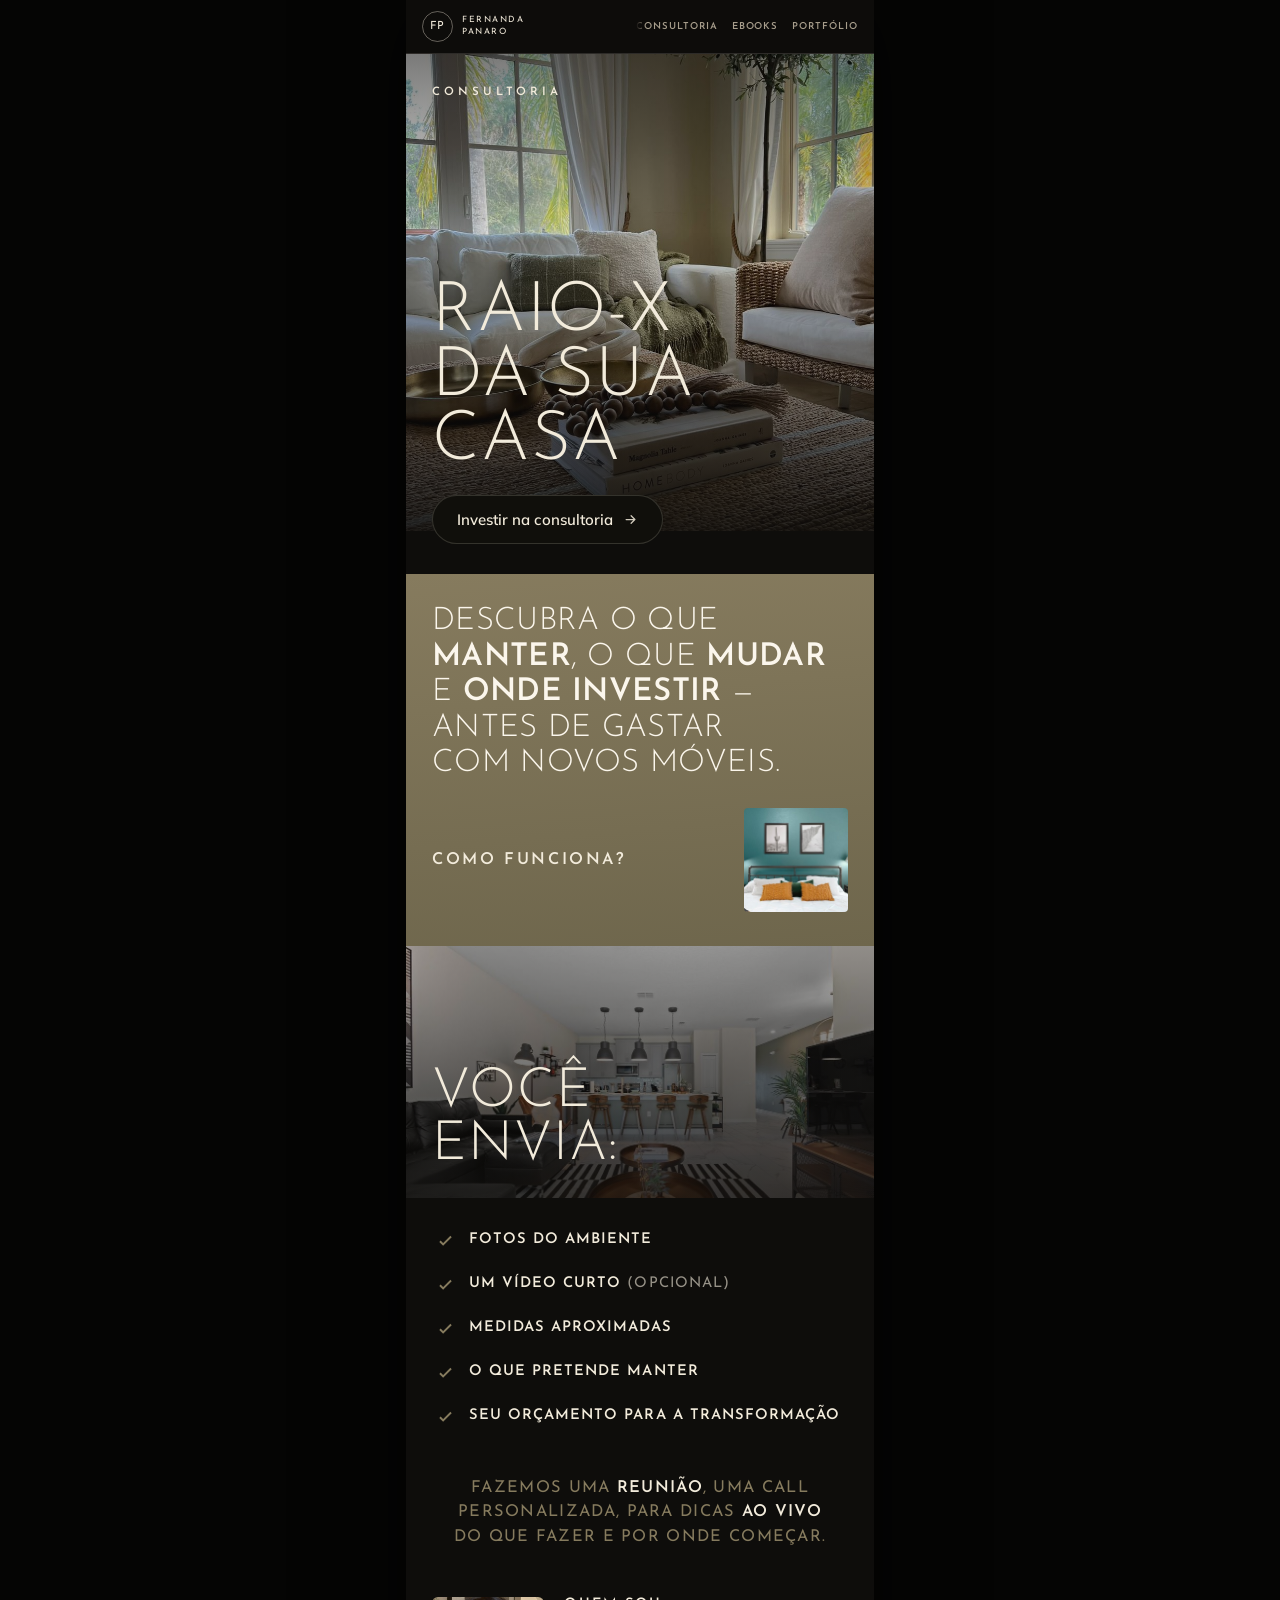
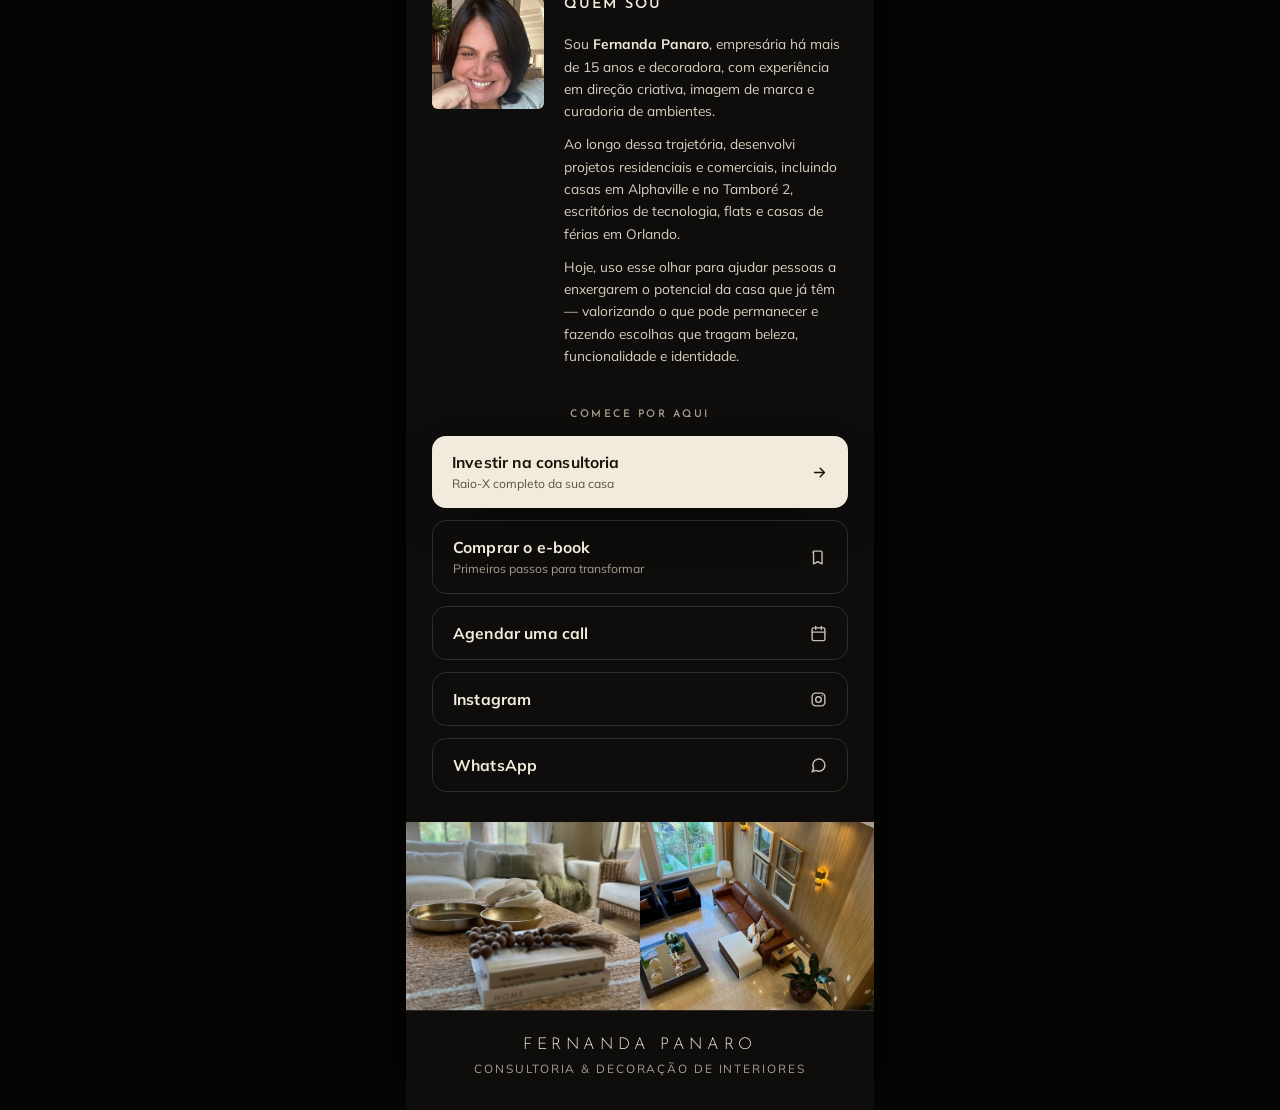
==== index.html @ 99392842 "Publica landing page — Fernanda Panaro (Consultoria) Co-Authored-By: Claude Opus 4.8 <noreply@anthro" ====
<!doctype html><html lang='pt-BR'><head><meta charset='utf-8'><meta name='viewport' content='width=device-width,initial-scale=1'><meta name='theme-color' content='#0E0D0B'><title>Fernanda Panaro — Consultoria</title></head><body style='margin:0;background:#050504'><style>
@font-face{font-family:'JosefinSans';font-style:normal;font-weight:300;font-display:swap;src:url([data-uri]) format('woff2');}
@font-face{font-family:'JosefinSans';font-style:normal;font-weight:400;font-display:swap;src:url([data-uri]) format('woff2');}
@font-face{font-family:'JosefinSans';font-style:normal;font-weight:600;font-display:swap;src:url([data-uri]) format('woff2');}
@font-face{font-family:'Mulish';font-style:normal;font-weight:400;font-display:swap;src:url([data-uri]) format('woff2');}
@font-face{font-family:'Mulish';font-style:normal;font-weight:600;font-display:swap;src:url([data-uri]) format('woff2');}
@font-face{font-family:'Mulish';font-style:normal;font-weight:700;font-display:swap;src:url([data-uri]) format('woff2');}


:root{
  --ground:#0E0D0B;
  --ground-2:#17150F;
  --card:#1B1811;
  --olive:#867B5E;
  --olive-deep:#6E664C;
  --cream:#F2EBDB;
  --sand:#D9D0BF;
  --muted:#A79E8C;
  --line:rgba(242,235,219,.14);
  --pill:#100F0B;
  --shadow:0 18px 50px -20px rgba(0,0,0,.7);
  --maxw:468px;
  --disp:'JosefinSans', ui-sans-serif, system-ui, sans-serif;
  --body:'Mulish', ui-sans-serif, system-ui, -apple-system, sans-serif;
}

*{box-sizing:border-box}
html{scroll-behavior:smooth}
html,body{margin:0;background:#050504;color:var(--sand);font-family:var(--body);-webkit-font-smoothing:antialiased;text-rendering:optimizeLegibility}
@media (prefers-reduced-motion:reduce){html{scroll-behavior:auto}}

.wrap{max-width:var(--maxw);margin:0 auto;background:var(--ground);min-height:100vh;overflow:hidden;box-shadow:0 0 80px rgba(0,0,0,.6)}

/* ---------- site header ---------- */
.site-header{position:sticky;top:0;z-index:50;display:flex;align-items:center;justify-content:space-between;gap:12px;
   padding:11px 16px;background:rgba(14,13,11,.74);backdrop-filter:blur(13px) saturate(1.2);-webkit-backdrop-filter:blur(13px) saturate(1.2);
   border-bottom:1px solid var(--line)}
.brand{display:flex;align-items:center;gap:9px;text-decoration:none;flex:0 0 auto}
.brand .mono{width:31px;height:31px;border:1px solid rgba(242,235,219,.38);border-radius:50%;display:grid;place-items:center;
   font-family:var(--disp);font-weight:400;font-size:.7rem;letter-spacing:.06em;color:var(--cream)}
.brand .bn{font-family:var(--disp);font-weight:400;text-transform:uppercase;letter-spacing:.18em;font-size:.54rem;color:var(--cream);line-height:1.32}
.nav{display:flex;align-items:center;gap:14px;overflow-x:auto;scrollbar-width:none;-ms-overflow-style:none;-webkit-mask:linear-gradient(90deg,transparent 0,#000 10px)}
.nav::-webkit-scrollbar{display:none}
.nav a{font-family:var(--disp);font-weight:600;text-transform:uppercase;letter-spacing:.1em;font-size:.6rem;
   color:var(--muted);text-decoration:none;white-space:nowrap;padding:7px 0;position:relative;transition:color .22s}
.nav a:hover,.nav a:focus-visible{color:var(--cream)}
.nav a::after{content:"";position:absolute;left:0;right:100%;bottom:2px;height:1px;background:var(--cream);transition:right .28s ease}
.nav a:hover::after{right:0}
.hero,section[id]{scroll-margin-top:60px}

/* ---------- typography ---------- */
.eyebrow{font-family:var(--disp);font-weight:600;text-transform:uppercase;letter-spacing:.34em;font-size:.72rem;color:var(--cream)}
.display{font-family:var(--disp);font-weight:300;text-transform:uppercase;line-height:.94;letter-spacing:.015em;color:var(--cream);text-wrap:balance;margin:0}
h1.display{font-size:clamp(2.9rem,15vw,4.3rem)}
.section-title{font-family:var(--disp);font-weight:300;text-transform:uppercase;font-size:clamp(2.4rem,12vw,3.4rem);line-height:.96;letter-spacing:.02em;color:var(--cream);margin:0}
.kicker{font-family:var(--disp);font-weight:600;text-transform:uppercase;letter-spacing:.16em;font-size:1.02rem;color:var(--cream)}
p{margin:0;line-height:1.6}

/* ---------- photo frames (placeholders) ---------- */
.photo{position:relative;overflow:hidden;background:
   radial-gradient(120% 90% at 20% 0%, rgba(160,148,118,.35), transparent 60%),
   radial-gradient(120% 120% at 100% 100%, rgba(60,54,40,.6), transparent 55%),
   linear-gradient(160deg,#3a352a,#201d16 70%);}
.photo::after{content:attr(data-label);position:absolute;left:0;right:0;bottom:10px;text-align:center;
   font-family:var(--disp);font-weight:400;letter-spacing:.22em;text-transform:uppercase;font-size:.58rem;color:rgba(242,235,219,.5)}
.photo.filled::after{content:none}
.photo.filled{background-color:#26221a}
#ph-hero{background-image:url([data-uri]);background-size:cover;background-position:center 42%;background-repeat:no-repeat}
#ph-thumb{background-image:url([data-uri]);background-size:cover;background-position:center;background-repeat:no-repeat}
#ph-envia{background-image:url([data-uri]);background-size:cover;background-position:center;background-repeat:no-repeat}
#ph-avatar{background-image:url([data-uri]);background-size:cover;background-position:center 14%;background-repeat:no-repeat}
#ph-foot1{background-image:url([data-uri]);background-size:cover;background-position:center;background-repeat:no-repeat}
#ph-foot2{background-image:url([data-uri]);background-size:cover;background-position:center;background-repeat:no-repeat}
.ph-hero{aspect-ratio:1/1.02}
.ph-wide{aspect-ratio:1/.62}
.ph-thumb{aspect-ratio:1/1;border-radius:4px}

/* ---------- hero ---------- */
.hero{position:relative}
.hero .photo{position:absolute;inset:0}
.hero .photo::after{opacity:.5}
.hero-veil{position:absolute;inset:0;background:linear-gradient(180deg,rgba(14,13,11,.55) 0%,rgba(14,13,11,.15) 34%,rgba(14,13,11,.72) 78%,var(--ground) 100%)}
.hero-inner{position:relative;padding:26px 26px 30px;min-height:clamp(430px,96vw,520px);display:flex;flex-direction:column}
.hero-inner .eyebrow{margin-top:6px}
.hero-inner h1{margin-top:auto}
.cta-pill{display:inline-flex;align-items:center;gap:10px;align-self:flex-start;margin-top:20px;
   background:var(--pill);color:var(--cream);font-family:var(--body);font-weight:600;font-size:.94rem;
   padding:14px 24px;border-radius:999px;border:1px solid rgba(242,235,219,.16);text-decoration:none;
   transition:transform .25s ease, background .25s ease, border-color .25s}
.cta-pill:hover{background:#221f16;border-color:rgba(242,235,219,.34);transform:translateY(-1px)}
.cta-pill svg{width:15px;height:15px;stroke:var(--cream);opacity:.85}

/* ---------- value (olive) ---------- */
.value{background:linear-gradient(175deg,var(--olive),var(--olive-deep));color:var(--cream);padding:30px 26px 34px;position:relative}
.value .lead{font-family:var(--disp);font-weight:300;text-transform:uppercase;font-size:clamp(1.5rem,7vw,1.95rem);line-height:1.14;letter-spacing:.01em;color:#FBF6EC;text-wrap:balance}
.value .lead b{font-weight:600}
.value .como{margin-top:26px;display:flex;align-items:center;justify-content:space-between;gap:16px}
.value .thumb{width:104px;flex:0 0 104px}
.value .ph-thumb::after{content:none}

/* ---------- envia ---------- */
.envia{position:relative;height:252px;overflow:hidden}
.envia .photo{position:absolute;inset:0}
.envia .photo::after{opacity:.45}
.envia-veil{position:absolute;inset:0;background:linear-gradient(180deg,rgba(14,13,11,.35),rgba(14,13,11,.8))}
.envia-inner{position:absolute;inset:0;padding:34px 26px 26px;display:flex;align-items:flex-end}

/* ---------- checklist ---------- */
.checklist{position:relative;z-index:2;background:var(--ground);padding:32px 30px 12px;display:flex;flex-direction:column;gap:20px}
.check{display:flex;gap:14px;align-items:flex-start}
.check .mk{flex:0 0 auto;margin-top:1px}
.check .mk svg{width:19px;height:19px;stroke:var(--olive);stroke-width:2.4;fill:none}
.check .txt{font-family:var(--disp);font-weight:600;text-transform:uppercase;letter-spacing:.07em;font-size:.92rem;color:var(--cream);line-height:1.3}

/* ---------- reunion ---------- */
.reunion{padding:34px 30px 40px;text-align:center}
.reunion p{font-family:var(--disp);font-weight:400;text-transform:uppercase;letter-spacing:.08em;
   line-height:1.5;font-size:1.02rem;color:var(--olive);text-wrap:balance}
.reunion p b{color:var(--cream);font-weight:600}

/* ---------- quem sou ---------- */
.about{padding:8px 26px 36px;display:grid;grid-template-columns:112px 1fr;gap:20px;align-items:start}
.about .avatar{width:112px;aspect-ratio:1/1;border-radius:6px;overflow:hidden}
.about h3{font-family:var(--disp);font-weight:600;text-transform:uppercase;letter-spacing:.14em;font-size:.9rem;color:var(--cream);margin:0 0 10px}
.about .bio{display:flex;flex-direction:column;gap:11px}
.about .bio p{font-size:.86rem;color:var(--sand);line-height:1.62}

/* ---------- links (bio) ---------- */
.links{padding:6px 26px 30px;display:flex;flex-direction:column;gap:12px}
.links .lab{font-family:var(--disp);font-weight:600;text-transform:uppercase;letter-spacing:.24em;font-size:.66rem;color:var(--muted);text-align:center;margin-bottom:4px}
.btn{display:flex;align-items:center;justify-content:space-between;gap:12px;text-decoration:none;
   padding:16px 20px;border-radius:14px;font-family:var(--body);font-weight:700;font-size:.98rem;letter-spacing:.01em;
   transition:transform .22s ease, box-shadow .22s ease, background .22s, border-color .22s}
.btn svg{width:17px;height:17px;flex:0 0 auto}
.btn-primary{background:var(--cream);color:#171309;box-shadow:var(--shadow)}
.btn-primary svg{stroke:#171309}
.btn-primary:hover{transform:translateY(-2px)}
.btn-ghost{background:transparent;color:var(--cream);border:1px solid var(--line)}
.btn-ghost svg{stroke:var(--cream);opacity:.8}
.btn-ghost:hover{border-color:rgba(242,235,219,.4);background:rgba(242,235,219,.04);transform:translateY(-2px)}
.btn .sub{font-weight:400;font-size:.76rem;color:var(--muted);letter-spacing:0}
.btn-primary .sub{color:#5c513a}

/* ---------- footer ---------- */
.foot-strip{display:grid;grid-template-columns:1fr 1fr}
.foot-strip .photo{aspect-ratio:1/.8}
.foot{padding:26px 26px 34px;text-align:center;border-top:1px solid var(--line)}
.foot .name{font-family:var(--disp);font-weight:300;text-transform:uppercase;letter-spacing:.28em;font-size:1.02rem;color:var(--cream)}
.foot .role{margin-top:8px;font-size:.74rem;letter-spacing:.16em;text-transform:uppercase;color:var(--muted)}

/* ---------- reveal ---------- */
.rv{opacity:0;transform:translateY(16px);transition:opacity .7s ease, transform .7s ease}
.rv.in{opacity:1;transform:none}
@media (prefers-reduced-motion:reduce){.rv{opacity:1;transform:none;transition:none}.cta-pill,.btn{transition:none}}

a:focus-visible,.cta-pill:focus-visible{outline:2px solid var(--cream);outline-offset:3px;border-radius:6px}
</style>

<div class="wrap">

  <!-- SITE HEADER -->
  <nav class="site-header">
    <a class="brand" href="#topo" aria-label="Fernanda Panaro — início">
      <span class="mono">FP</span>
      <span class="bn">Fernanda<br>Panaro</span>
    </a>
    <div class="nav">
      <a href="#planos">Consultoria</a>
      <a href="#planos">Ebooks</a>
      <a href="#about">Portfólio</a>
    </div>
  </nav>

  <!-- HERO -->
  <header class="hero" id="topo">
    <div class="photo ph-hero filled" id="ph-hero"></div>
    <div class="hero-veil"></div>
    <div class="hero-inner">
      <span class="eyebrow rv">Consultoria</span>
      <h1 class="display rv" style="transition-delay:.08s">Raio-X<br>da sua casa</h1>
      <a class="cta-pill rv" style="transition-delay:.16s" href="#planos">
        Investir na consultoria
        <svg viewBox="0 0 24 24" fill="none" stroke-linecap="round" stroke-linejoin="round" stroke-width="2"><path d="M5 12h14M13 6l6 6-6 6"/></svg>
      </a>
    </div>
  </header>

  <!-- VALUE -->
  <section class="value">
    <p class="lead rv">Descubra o que <b>manter</b>, o que <b>mudar</b> e <b>onde investir</b> — antes de gastar com novos móveis.</p>
    <div class="como">
      <span class="kicker rv">Como funciona?</span>
      <div class="thumb ph-thumb photo filled rv" id="ph-thumb" style="transition-delay:.1s"></div>
    </div>
  </section>

  <!-- VOCÊ ENVIA -->
  <section class="envia">
    <div class="photo ph-wide filled" id="ph-envia"></div>
    <div class="envia-veil"></div>
    <div class="envia-inner">
      <h2 class="section-title rv">Você<br>envia:</h2>
    </div>
  </section>

  <!-- CHECKLIST -->
  <section class="checklist">
    <div class="check rv"><span class="mk"><svg viewBox="0 0 24 24"><path d="M5 13l4 4L19 7"/></svg></span><span class="txt">Fotos do ambiente</span></div>
    <div class="check rv" style="transition-delay:.05s"><span class="mk"><svg viewBox="0 0 24 24"><path d="M5 13l4 4L19 7"/></svg></span><span class="txt">Um vídeo curto <span style="opacity:.6;font-weight:400">(opcional)</span></span></div>
    <div class="check rv" style="transition-delay:.1s"><span class="mk"><svg viewBox="0 0 24 24"><path d="M5 13l4 4L19 7"/></svg></span><span class="txt">Medidas aproximadas</span></div>
    <div class="check rv" style="transition-delay:.15s"><span class="mk"><svg viewBox="0 0 24 24"><path d="M5 13l4 4L19 7"/></svg></span><span class="txt">O que pretende manter</span></div>
    <div class="check rv" style="transition-delay:.2s"><span class="mk"><svg viewBox="0 0 24 24"><path d="M5 13l4 4L19 7"/></svg></span><span class="txt">Seu orçamento para a transformação</span></div>
  </section>

  <!-- REUNION -->
  <section class="reunion">
    <p class="rv">Fazemos uma <b>reunião</b>, uma call personalizada, para dicas <b>ao vivo</b> do que fazer e por onde começar.</p>
  </section>

  <!-- QUEM SOU -->
  <section class="about" id="about">
    <div class="avatar photo filled" id="ph-avatar"></div>
    <div class="bio rv">
      <h3>Quem sou</h3>
      <p>Sou <b style="color:var(--cream);font-weight:700">Fernanda Panaro</b>, empresária há mais de 15 anos e decoradora, com experiência em direção criativa, imagem de marca e curadoria de ambientes.</p>
      <p>Ao longo dessa trajetória, desenvolvi projetos residenciais e comerciais, incluindo casas em Alphaville e no Tamboré 2, escritórios de tecnologia, flats e casas de férias em Orlando.</p>
      <p>Hoje, uso esse olhar para ajudar pessoas a enxergarem o potencial da casa que já têm — valorizando o que pode permanecer e fazendo escolhas que tragam beleza, funcionalidade e identidade.</p>
    </div>
  </section>

  <!-- LINKS / BIO -->
  <section class="links" id="planos">
    <span class="lab rv">Comece por aqui</span>
    <a class="btn btn-primary rv" href="#">
      <span>Investir na consultoria<br><span class="sub">Raio-X completo da sua casa</span></span>
      <svg viewBox="0 0 24 24" fill="none" stroke-linecap="round" stroke-linejoin="round" stroke-width="2"><path d="M5 12h14M13 6l6 6-6 6"/></svg>
    </a>
    <a class="btn btn-ghost rv" style="transition-delay:.05s" href="#">
      <span>Comprar o e-book<br><span class="sub">Primeiros passos para transformar</span></span>
      <svg viewBox="0 0 24 24" fill="none" stroke-linecap="round" stroke-linejoin="round" stroke-width="2"><path d="M4 5a2 2 0 012-2h9a2 2 0 012 2v16l-6-3-6 3V5z"/></svg>
    </a>
    <a class="btn btn-ghost rv" style="transition-delay:.1s" href="#">
      <span>Agendar uma call</span>
      <svg viewBox="0 0 24 24" fill="none" stroke-linecap="round" stroke-linejoin="round" stroke-width="2"><rect x="3" y="4" width="18" height="18" rx="2"/><path d="M16 2v4M8 2v4M3 10h18"/></svg>
    </a>
    <a class="btn btn-ghost rv" style="transition-delay:.13s" href="#">
      <span>Instagram</span>
      <svg viewBox="0 0 24 24" fill="none" stroke-linecap="round" stroke-linejoin="round" stroke-width="2"><rect x="3" y="3" width="18" height="18" rx="5"/><circle cx="12" cy="12" r="4"/><path d="M17.5 6.5h.01"/></svg>
    </a>
    <a class="btn btn-ghost rv" style="transition-delay:.16s" href="#">
      <span>WhatsApp</span>
      <svg viewBox="0 0 24 24" fill="none" stroke-linecap="round" stroke-linejoin="round" stroke-width="2"><path d="M21 11.5a8.5 8.5 0 01-12.6 7.4L3 21l2.2-5.3A8.5 8.5 0 1121 11.5z"/></svg>
    </a>
  </section>

  <!-- FOOTER -->
  <div class="foot-strip">
    <div class="photo filled" id="ph-foot1"></div>
    <div class="photo filled" id="ph-foot2"></div>
  </div>
  <footer class="foot">
    <div class="name">Fernanda Panaro</div>
    <div class="role">Consultoria &amp; Decoração de Interiores</div>
  </footer>

</div>

<script>
(function(){
  var els=document.querySelectorAll('.rv');
  if(!('IntersectionObserver' in window)||matchMedia('(prefers-reduced-motion:reduce)').matches){
    els.forEach(function(e){e.classList.add('in')});return;
  }
  var io=new IntersectionObserver(function(en){en.forEach(function(x){if(x.isIntersecting){x.target.classList.add('in');io.unobserve(x.target)}})},{threshold:.16});
  els.forEach(function(e){io.observe(e)});
})();
</script>
</body></html>
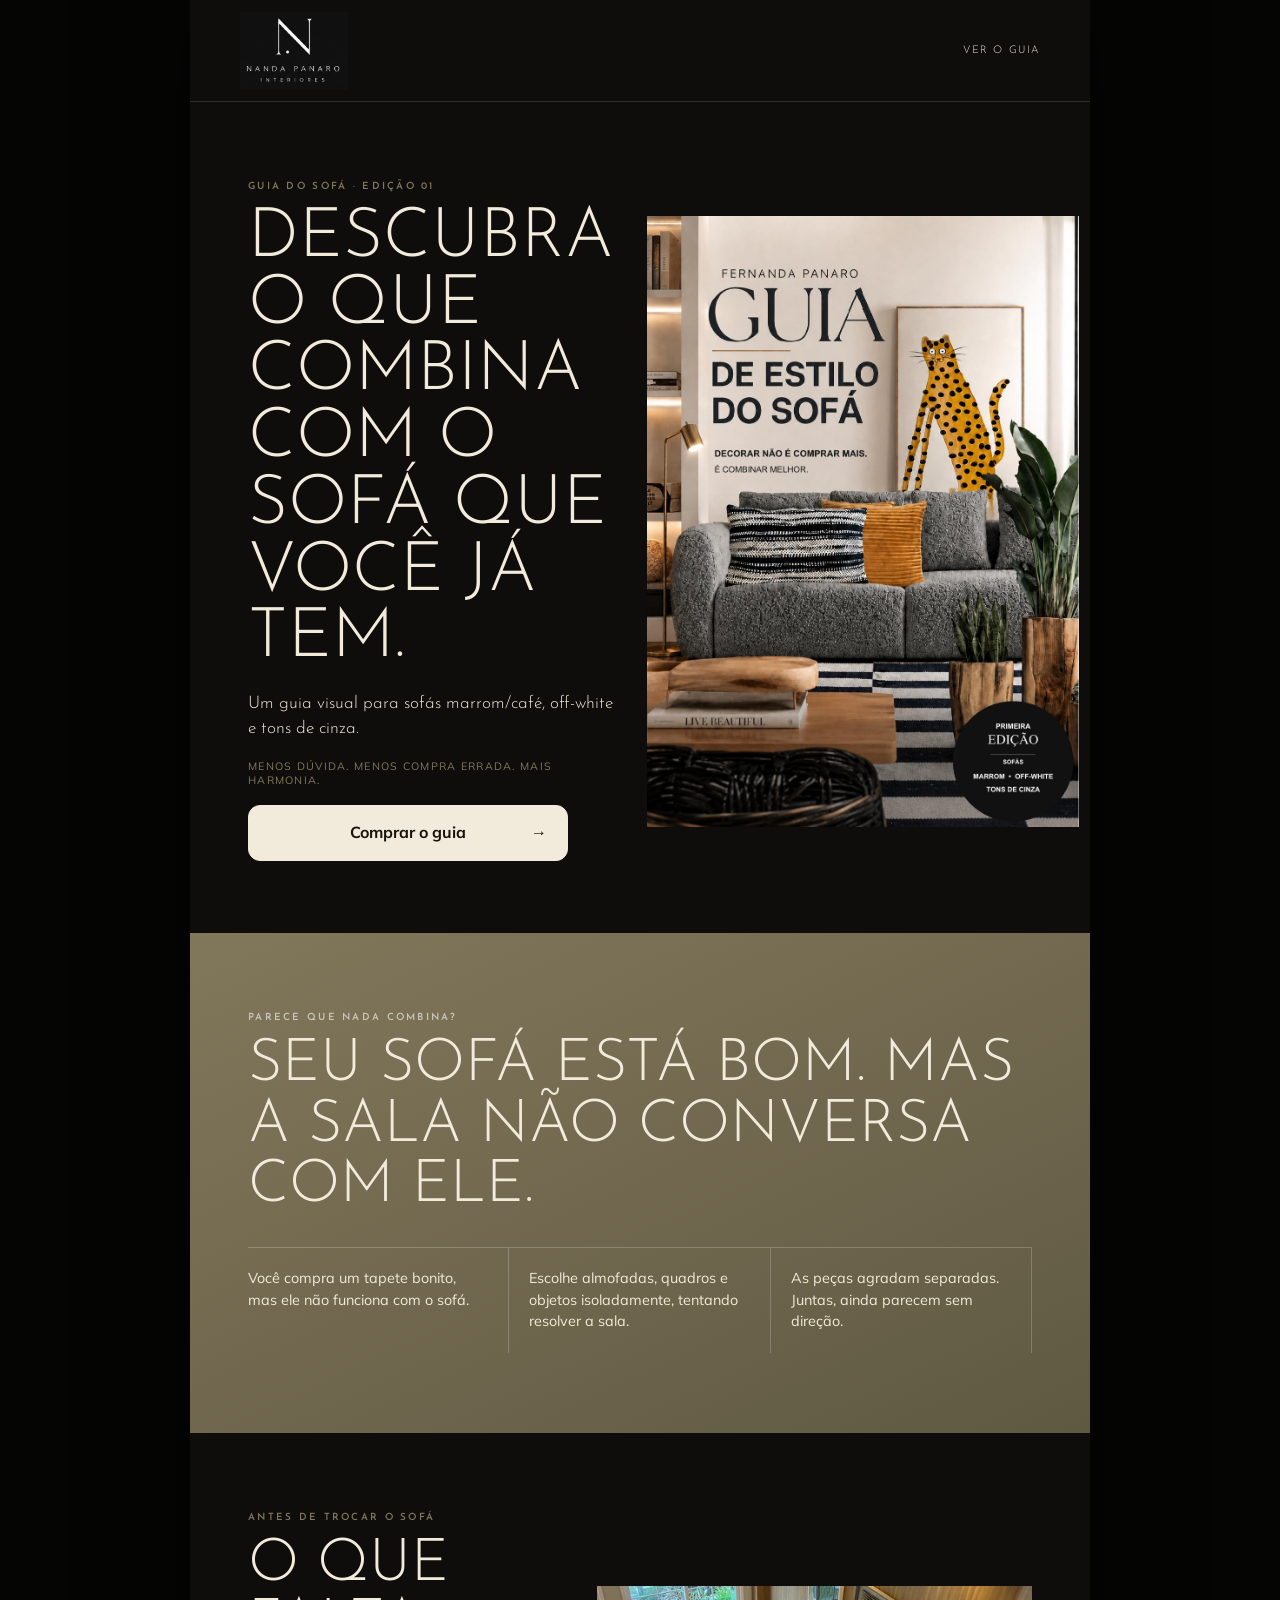
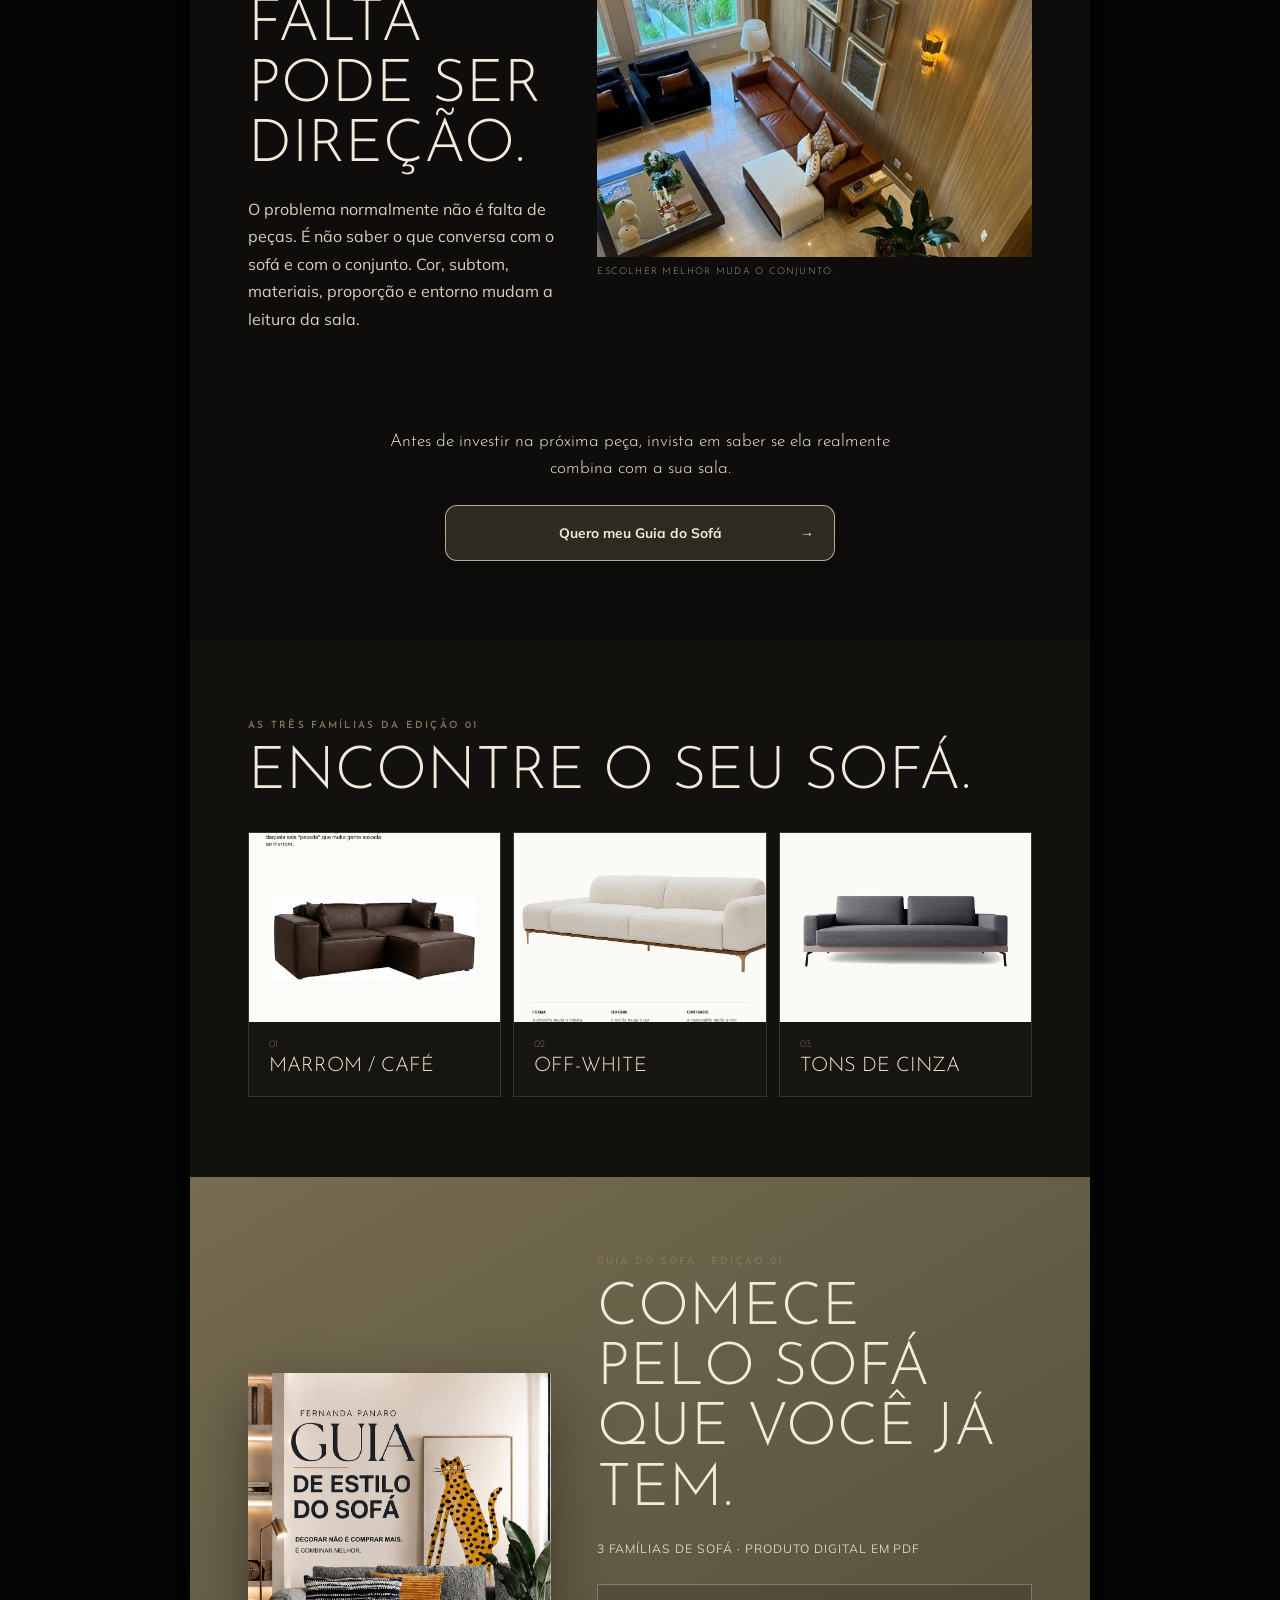
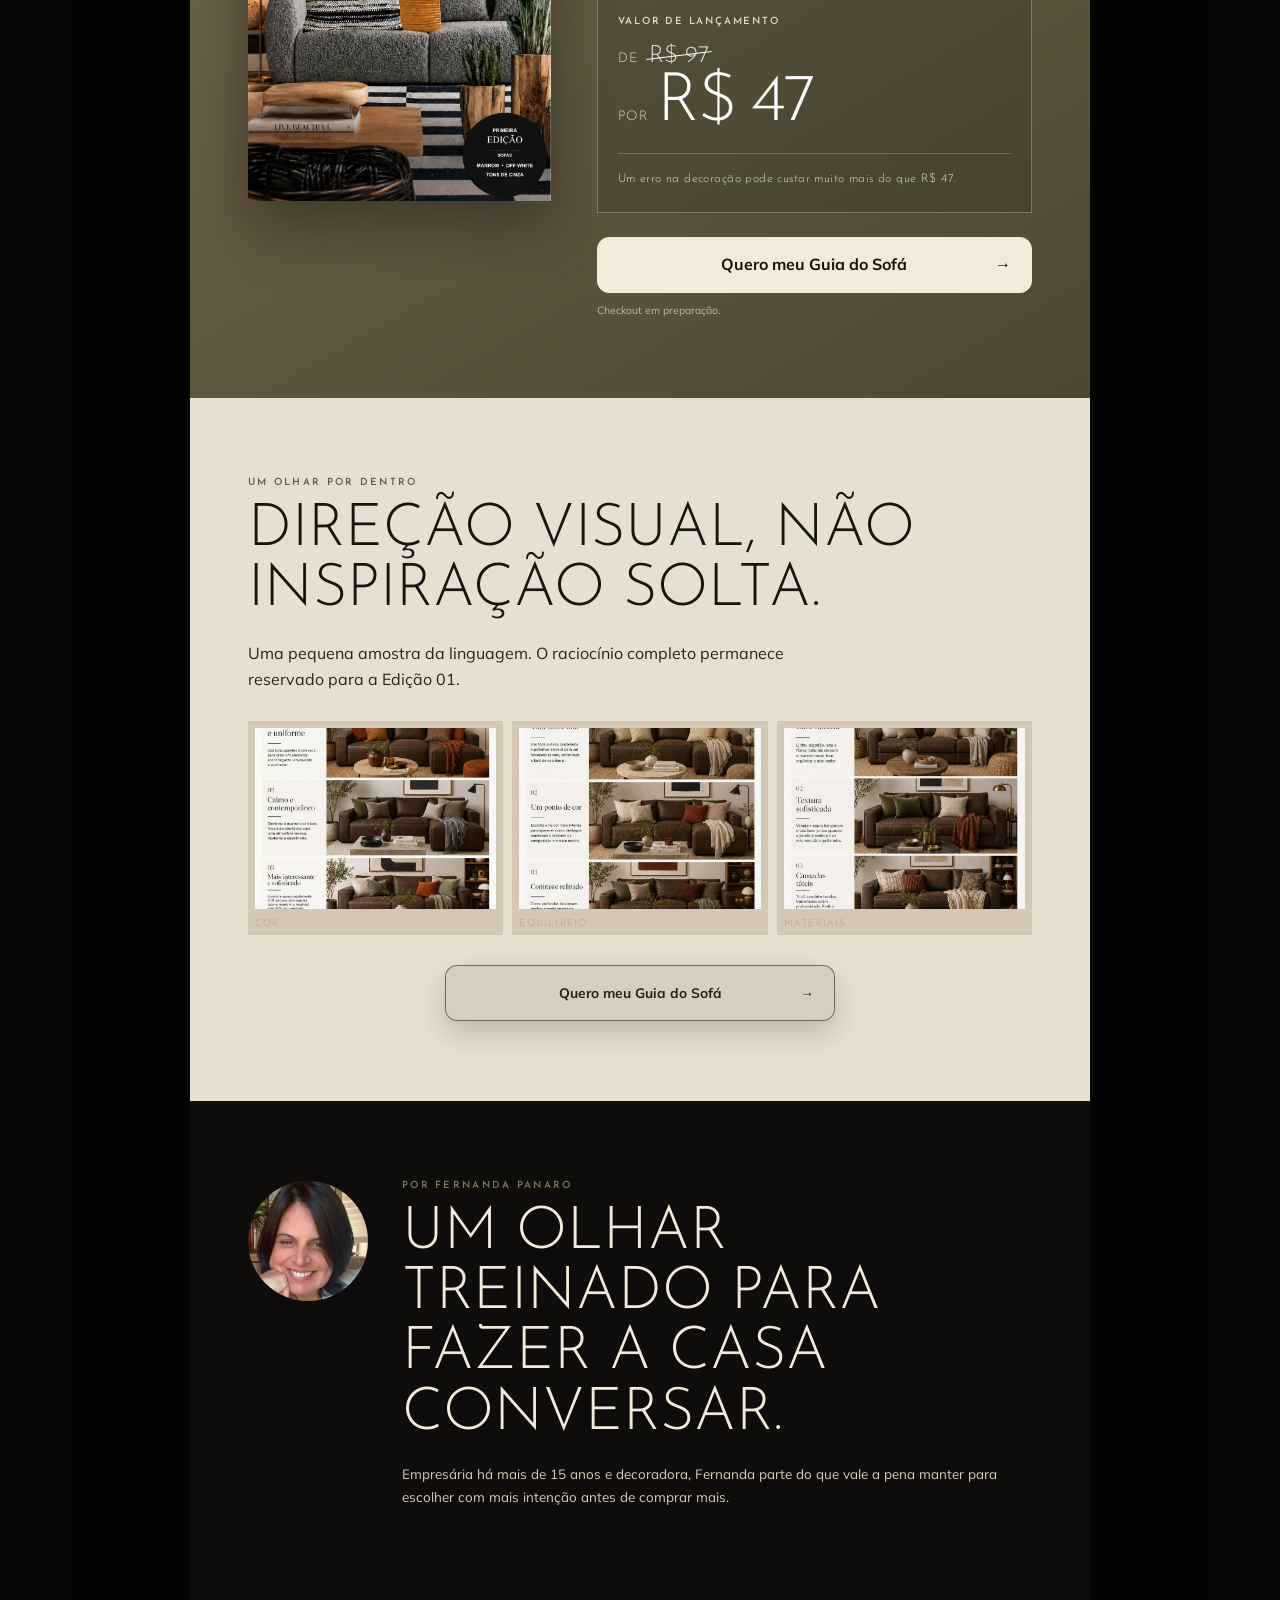
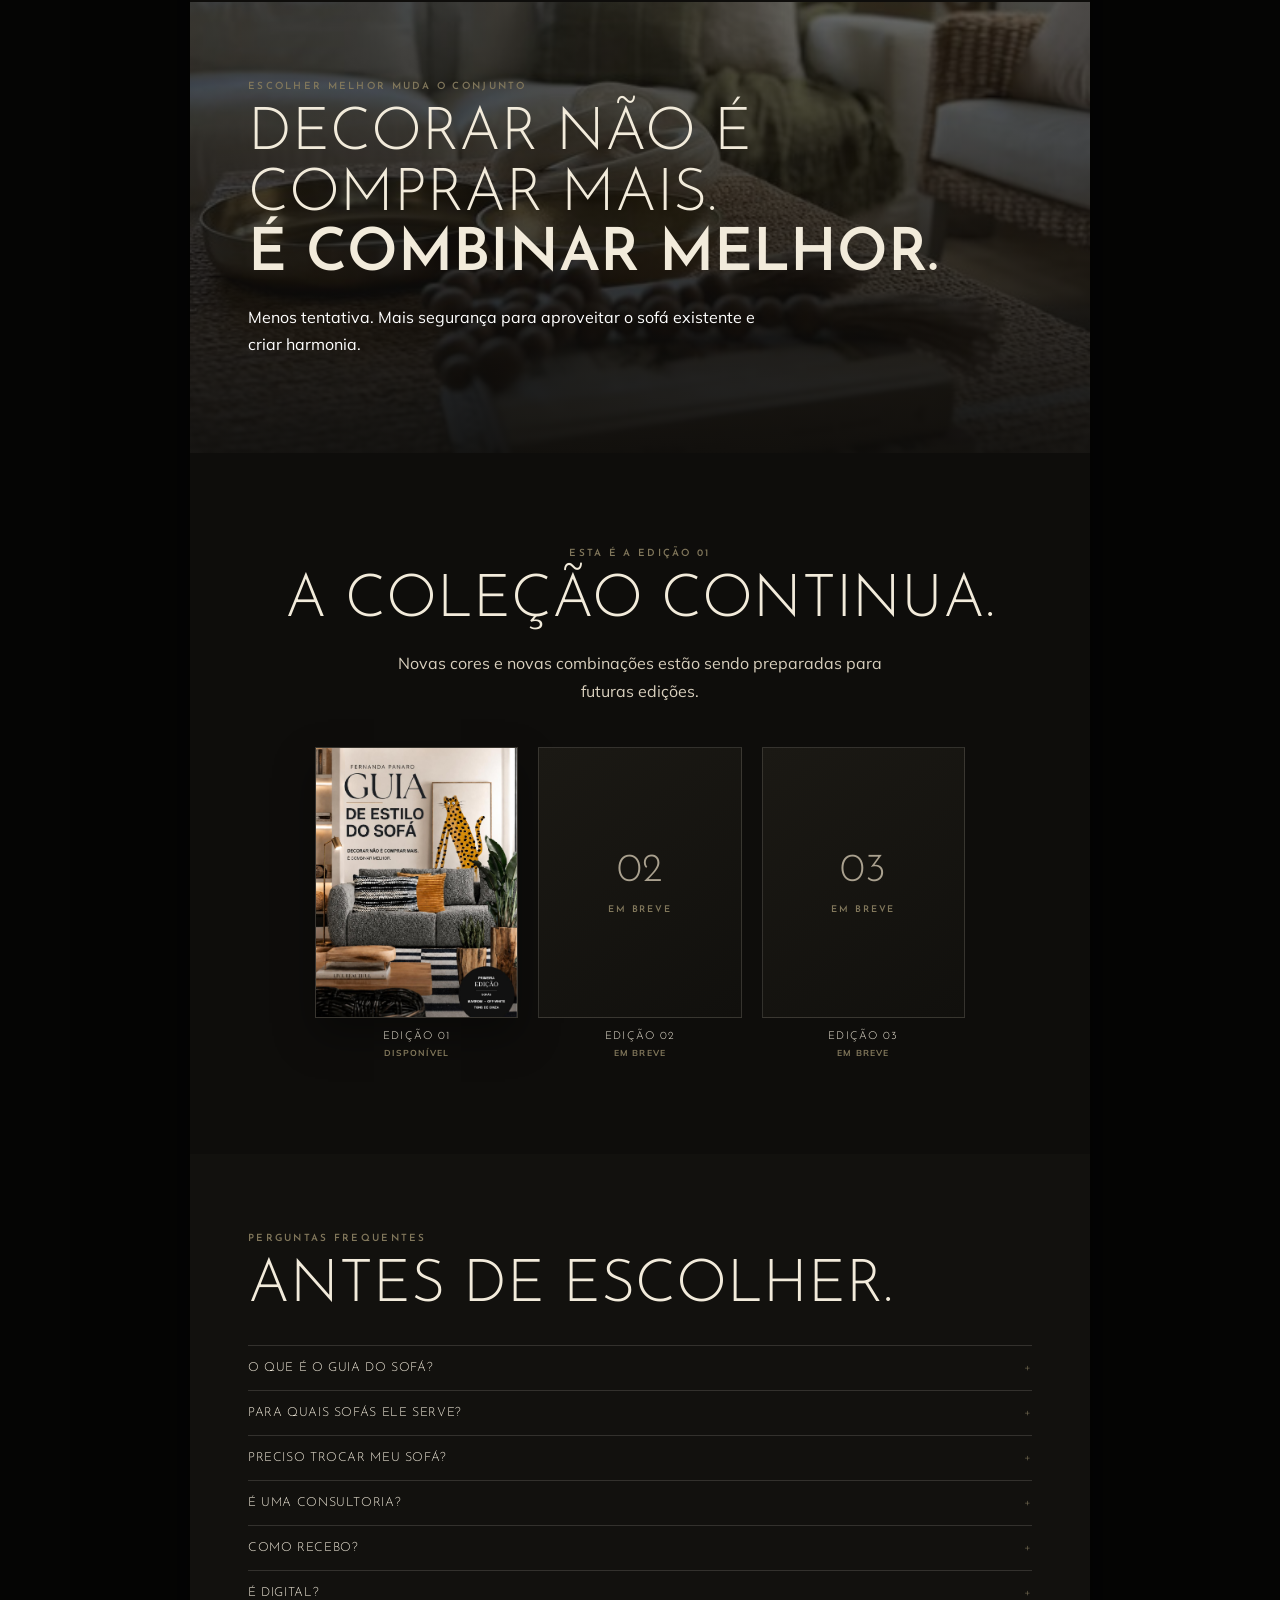
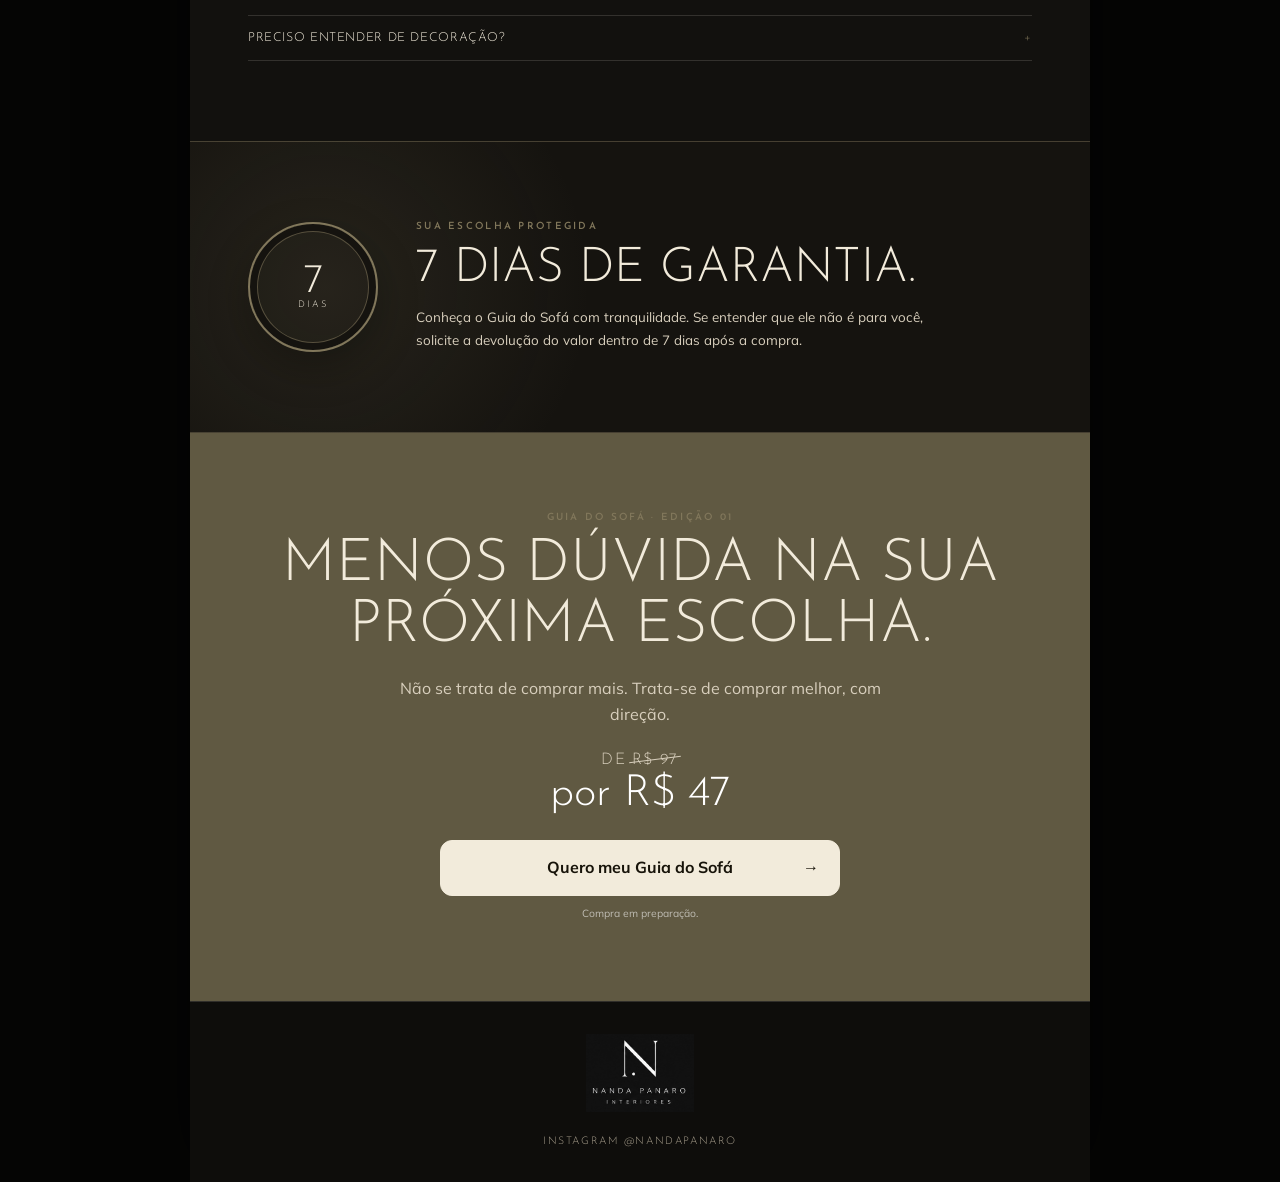
==== commit 50569239: "Publica landing do Guia do Sofa em /guiadosofa" ====
--- a/index.html
+++ b/index.html
@@ -1,278 +1,30 @@
-<!doctype html><html lang='pt-BR'><head><meta charset='utf-8'><meta name='viewport' content='width=device-width,initial-scale=1'><meta name='theme-color' content='#0E0D0B'><title>Fernanda Panaro — Consultoria</title></head><body style='margin:0;background:#050504'><style>
-@font-face{font-family:'JosefinSans';font-style:normal;font-weight:300;font-display:swap;src:url([data-uri]) format('woff2');}
-@font-face{font-family:'JosefinSans';font-style:normal;font-weight:400;font-display:swap;src:url([data-uri]) format('woff2');}
-@font-face{font-family:'JosefinSans';font-style:normal;font-weight:600;font-display:swap;src:url([data-uri]) format('woff2');}
-@font-face{font-family:'Mulish';font-style:normal;font-weight:400;font-display:swap;src:url([data-uri]) format('woff2');}
-@font-face{font-family:'Mulish';font-style:normal;font-weight:600;font-display:swap;src:url([data-uri]) format('woff2');}
-@font-face{font-family:'Mulish';font-style:normal;font-weight:700;font-display:swap;src:url([data-uri]) format('woff2');}
+<!doctype html>
+<html lang="pt-BR"><head><meta charset="utf-8"><meta name="viewport" content="width=device-width,initial-scale=1,viewport-fit=cover"><meta name="theme-color" content="#0e0d0b"><meta name="description" content="Guia visual para combinar sofás marrom, off-white e tons de cinza, por Fernanda Panaro."><title>Guia do Sofá | Edição 01 · Fernanda Panaro</title><link rel="preload" href="assets/fonts/josefinsans-normal-300-1.woff2" as="font" type="font/woff2" crossorigin><link rel="preload" href="assets/guia/capa.jpg" as="image"><link rel="stylesheet" href="styles-v2.css?v=hero-capa-simples-alinhada"></head>
+<body><div class="page" id="topo"><nav class="site-header"><a class="brand" href="#topo" aria-label="Nanda Panaro, início"><img src="assets/nanda-panaro-logo-dark.jpg" alt="Nanda Panaro Interiores"></a><a href="#oferta">Ver o guia</a></nav><main>
 
+<header class="hero block"><div class="hero-copy"><span class="eyebrow reveal">Guia do Sofá · Edição 01</span><h1 class="reveal">Descubra o que combina com o sofá que você já tem.</h1><p class="hero-sub reveal">Um guia visual para sofás marrom/café, off-white e tons de cinza.</p><p class="support reveal">Menos dúvida. Menos compra errada. Mais harmonia.</p><a class="button reveal" href="#oferta">Comprar o guia <b>→</b></a></div><div class="hero-visual hero-product reveal"><img class="hero-cover-clean" src="assets/guia/capa.jpg" alt="Capa do Guia do Sofá, Edição 01"></div></header>
 
-:root{
-  --ground:#0E0D0B;
-  --ground-2:#17150F;
-  --card:#1B1811;
-  --olive:#867B5E;
-  --olive-deep:#6E664C;
-  --cream:#F2EBDB;
-  --sand:#D9D0BF;
-  --muted:#A79E8C;
-  --line:rgba(242,235,219,.14);
-  --pill:#100F0B;
-  --shadow:0 18px 50px -20px rgba(0,0,0,.7);
-  --maxw:468px;
-  --disp:'JosefinSans', ui-sans-serif, system-ui, sans-serif;
-  --body:'Mulish', ui-sans-serif, system-ui, -apple-system, sans-serif;
-}
+<section class="pain block"><span class="eyebrow reveal">Parece que nada combina?</span><h2 class="reveal">Seu sofá está bom. Mas a sala não conversa com ele.</h2><div class="pain-grid reveal"><p>Você compra um tapete bonito, mas ele não funciona com o sofá.</p><p>Escolhe almofadas, quadros e objetos isoladamente, tentando resolver a sala.</p><p>As peças agradam separadas. Juntas, ainda parecem sem direção.</p></div></section>
 
-*{box-sizing:border-box}
-html{scroll-behavior:smooth}
-html,body{margin:0;background:#050504;color:var(--sand);font-family:var(--body);-webkit-font-smoothing:antialiased;text-rendering:optimizeLegibility}
-@media (prefers-reduced-motion:reduce){html{scroll-behavior:auto}}
+<section class="mechanism block"><div><span class="eyebrow reveal">Antes de trocar o sofá</span><h2 class="reveal">O que falta pode ser direção.</h2><p class="reveal">O problema normalmente não é falta de peças. É não saber o que conversa com o sofá e com o conjunto. Cor, subtom, materiais, proporção e entorno mudam a leitura da sala.</p></div><figure class="reveal"><img src="assets/original/original-06.jpg" alt="Sala autoral com sofá em couro e composição sofisticada" loading="lazy"><figcaption>Escolher melhor muda o conjunto.</figcaption></figure></section>
+<div class="mid-cta"><p class="reveal">Antes de investir na próxima peça, invista em saber se ela realmente combina com a sua sala.</p><a class="button secondary reveal" href="#oferta">Quero meu Guia do Sofá <b>→</b></a></div>
 
-.wrap{max-width:var(--maxw);margin:0 auto;background:var(--ground);min-height:100vh;overflow:hidden;box-shadow:0 0 80px rgba(0,0,0,.6)}
+<section class="families block"><div class="heading reveal"><span class="eyebrow">As três famílias da Edição 01</span><h2>Encontre o seu sofá.</h2></div><div class="family-grid"><article class="reveal"><div class="family-img"><img src="assets/guia/marrom.jpg" alt="Recorte do capítulo marrom ou café" loading="lazy"></div><span>01</span><h3>Marrom / Café</h3></article><article class="reveal"><div class="family-img"><img src="assets/guia/offwhite.jpg" alt="Recorte do capítulo off-white" loading="lazy"></div><span>02</span><h3>Off-white</h3></article><article class="reveal"><div class="family-img"><img src="assets/guia/cinza.jpg" alt="Recorte do capítulo tons de cinza" loading="lazy"></div><span>03</span><h3>Tons de cinza</h3></article></div></section>
 
-/* ---------- site header ---------- */
-.site-header{position:sticky;top:0;z-index:50;display:flex;align-items:center;justify-content:space-between;gap:12px;
-   padding:11px 16px;background:rgba(14,13,11,.74);backdrop-filter:blur(13px) saturate(1.2);-webkit-backdrop-filter:blur(13px) saturate(1.2);
-   border-bottom:1px solid var(--line)}
-.brand{display:flex;align-items:center;gap:9px;text-decoration:none;flex:0 0 auto}
-.brand .mono{width:31px;height:31px;border:1px solid rgba(242,235,219,.38);border-radius:50%;display:grid;place-items:center;
-   font-family:var(--disp);font-weight:400;font-size:.7rem;letter-spacing:.06em;color:var(--cream)}
-.brand .bn{font-family:var(--disp);font-weight:400;text-transform:uppercase;letter-spacing:.18em;font-size:.54rem;color:var(--cream);line-height:1.32}
-.nav{display:flex;align-items:center;gap:14px;overflow-x:auto;scrollbar-width:none;-ms-overflow-style:none;-webkit-mask:linear-gradient(90deg,transparent 0,#000 10px)}
-.nav::-webkit-scrollbar{display:none}
-.nav a{font-family:var(--disp);font-weight:600;text-transform:uppercase;letter-spacing:.1em;font-size:.6rem;
-   color:var(--muted);text-decoration:none;white-space:nowrap;padding:7px 0;position:relative;transition:color .22s}
-.nav a:hover,.nav a:focus-visible{color:var(--cream)}
-.nav a::after{content:"";position:absolute;left:0;right:100%;bottom:2px;height:1px;background:var(--cream);transition:right .28s ease}
-.nav a:hover::after{right:0}
-.hero,section[id]{scroll-margin-top:60px}
+<section class="offer block" id="oferta"><div class="offer-cover reveal"><img src="assets/guia/capa.jpg" alt="Capa do Guia do Sofá, Edição 01" loading="lazy"></div><div class="offer-copy reveal"><span class="eyebrow">Guia do Sofá · Edição 01</span><h2>Comece pelo sofá que você já tem.</h2><p class="offer-meta">3 famílias de sofá · Produto digital em PDF</p><div class="price"><span>Valor de lançamento</span><div class="was"><small>De</small><del>R$ 97</del></div><div class="now"><small>por</small><strong>R$ 47</strong></div><p class="price-note">Um erro na decoração pode custar muito mais do que R$ 47.</p><small class="installments" data-installments hidden></small></div><button class="button offer-button js-checkout" type="button">Quero meu Guia do Sofá <b>→</b></button><p class="checkout-note" data-checkout-status aria-live="polite">Checkout em preparação.</p></div></section>
 
-/* ---------- typography ---------- */
-.eyebrow{font-family:var(--disp);font-weight:600;text-transform:uppercase;letter-spacing:.34em;font-size:.72rem;color:var(--cream)}
-.display{font-family:var(--disp);font-weight:300;text-transform:uppercase;line-height:.94;letter-spacing:.015em;color:var(--cream);text-wrap:balance;margin:0}
-h1.display{font-size:clamp(2.9rem,15vw,4.3rem)}
-.section-title{font-family:var(--disp);font-weight:300;text-transform:uppercase;font-size:clamp(2.4rem,12vw,3.4rem);line-height:.96;letter-spacing:.02em;color:var(--cream);margin:0}
-.kicker{font-family:var(--disp);font-weight:600;text-transform:uppercase;letter-spacing:.16em;font-size:1.02rem;color:var(--cream)}
-p{margin:0;line-height:1.6}
+<section class="preview block"><div class="heading reveal"><span class="eyebrow">Um olhar por dentro</span><h2>Direção visual, não inspiração solta.</h2><p>Uma pequena amostra da linguagem. O raciocínio completo permanece reservado para a Edição 01.</p></div><div class="preview-grid"><figure class="wide reveal"><img src="assets/guia/detalhe-25.jpg" alt="Fragmento de página do guia" loading="lazy"><figcaption>Cor</figcaption></figure><figure class="reveal"><img src="assets/guia/detalhe-26.jpg" alt="Fragmento de página do guia" loading="lazy"><figcaption>Equilíbrio</figcaption></figure><figure class="reveal"><img src="assets/guia/detalhe-27.jpg" alt="Fragmento de página do guia" loading="lazy"><figcaption>Materiais</figcaption></figure></div><div class="preview-action reveal"><a class="button secondary" href="#oferta">Quero meu Guia do Sofá <b>→</b></a></div></section>
 
-/* ---------- photo frames (placeholders) ---------- */
-.photo{position:relative;overflow:hidden;background:
-   radial-gradient(120% 90% at 20% 0%, rgba(160,148,118,.35), transparent 60%),
-   radial-gradient(120% 120% at 100% 100%, rgba(60,54,40,.6), transparent 55%),
-   linear-gradient(160deg,#3a352a,#201d16 70%);}
-.photo::after{content:attr(data-label);position:absolute;left:0;right:0;bottom:10px;text-align:center;
-   font-family:var(--disp);font-weight:400;letter-spacing:.22em;text-transform:uppercase;font-size:.58rem;color:rgba(242,235,219,.5)}
-.photo.filled::after{content:none}
-.photo.filled{background-color:#26221a}
-#ph-hero{background-image:url([data-uri]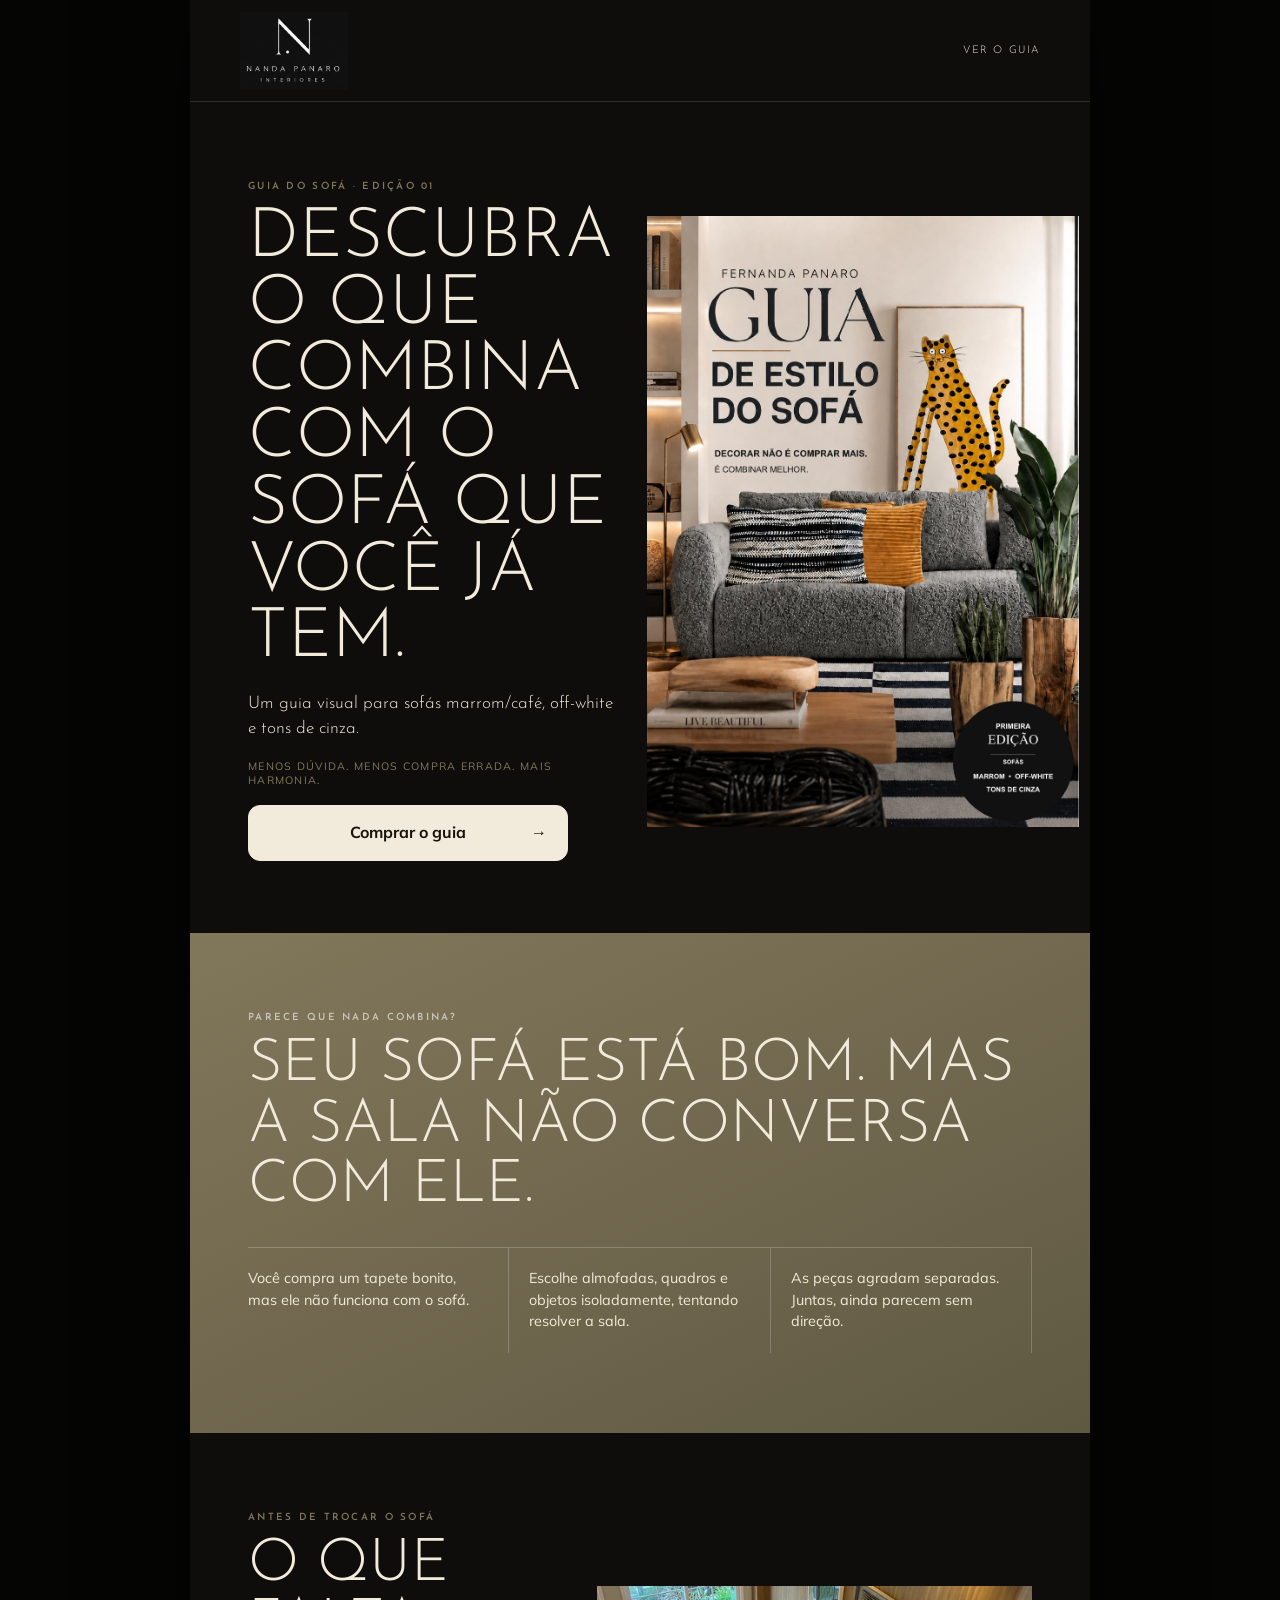
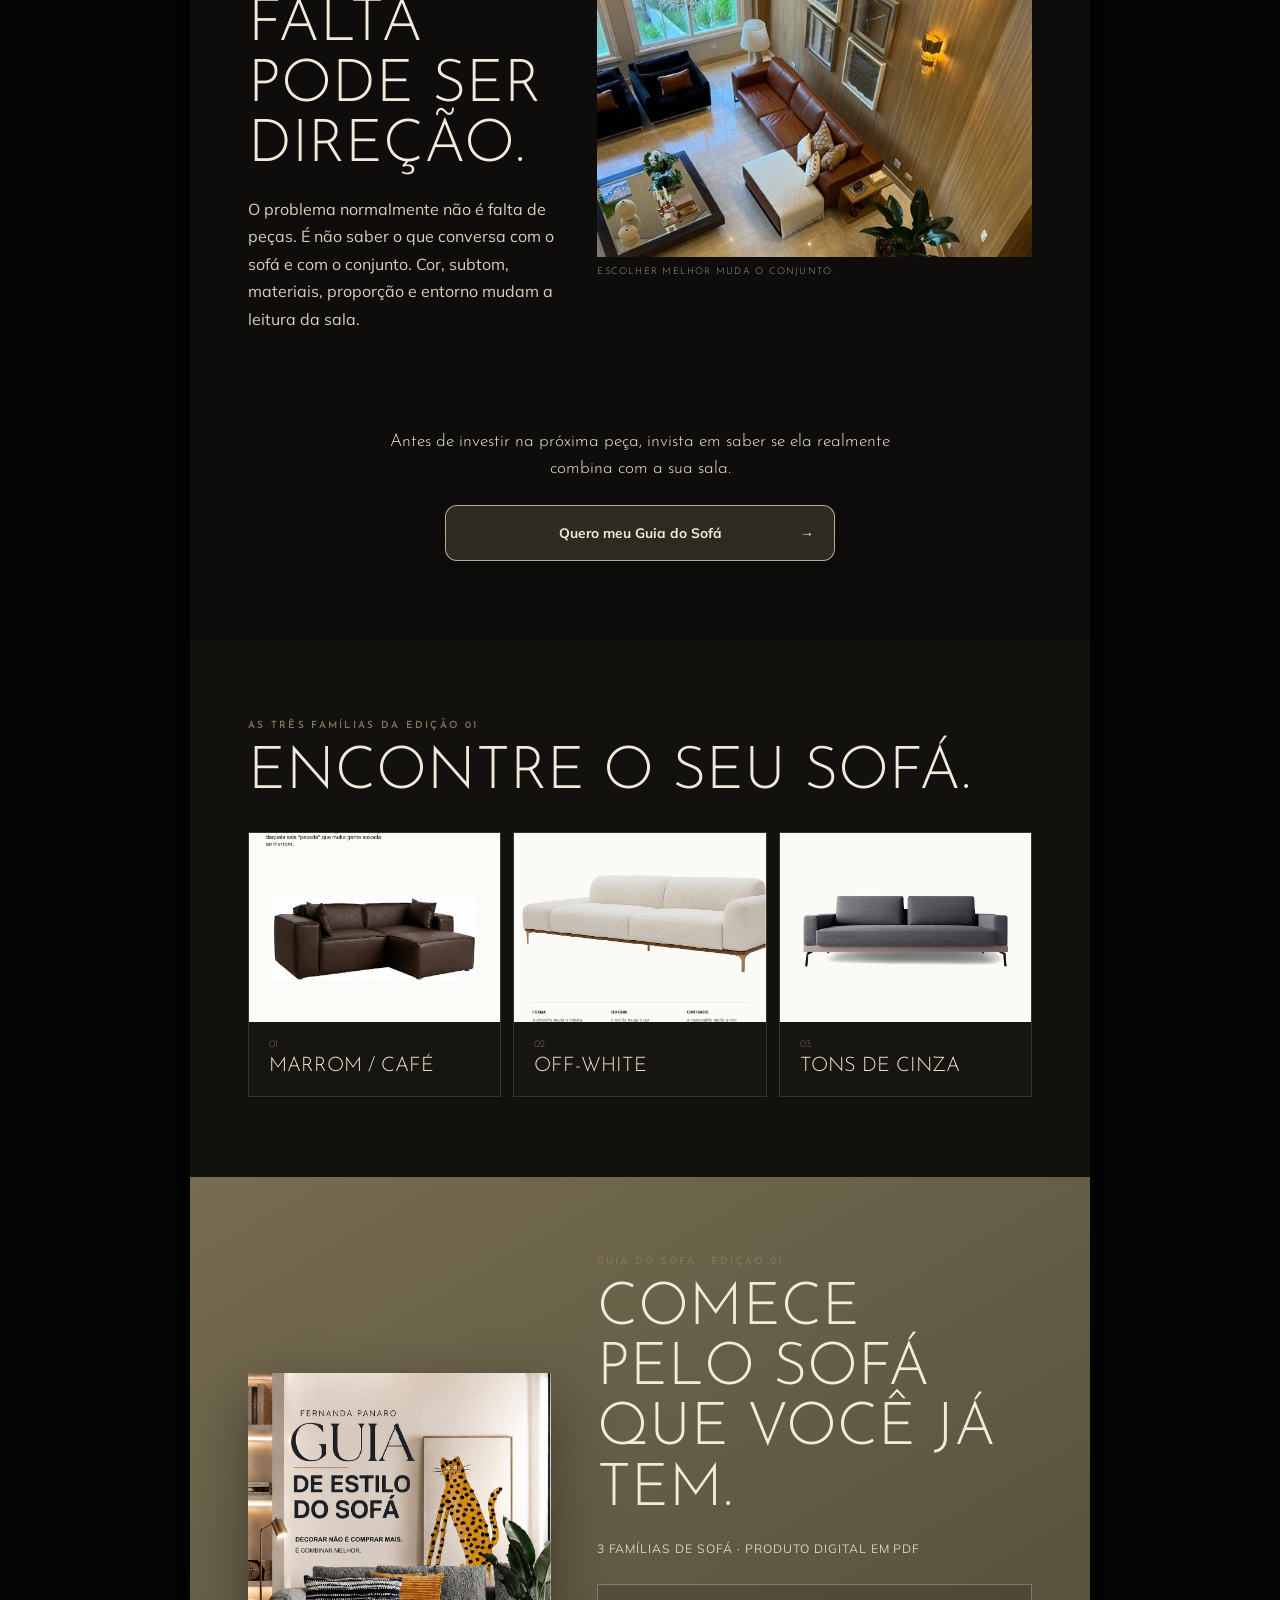
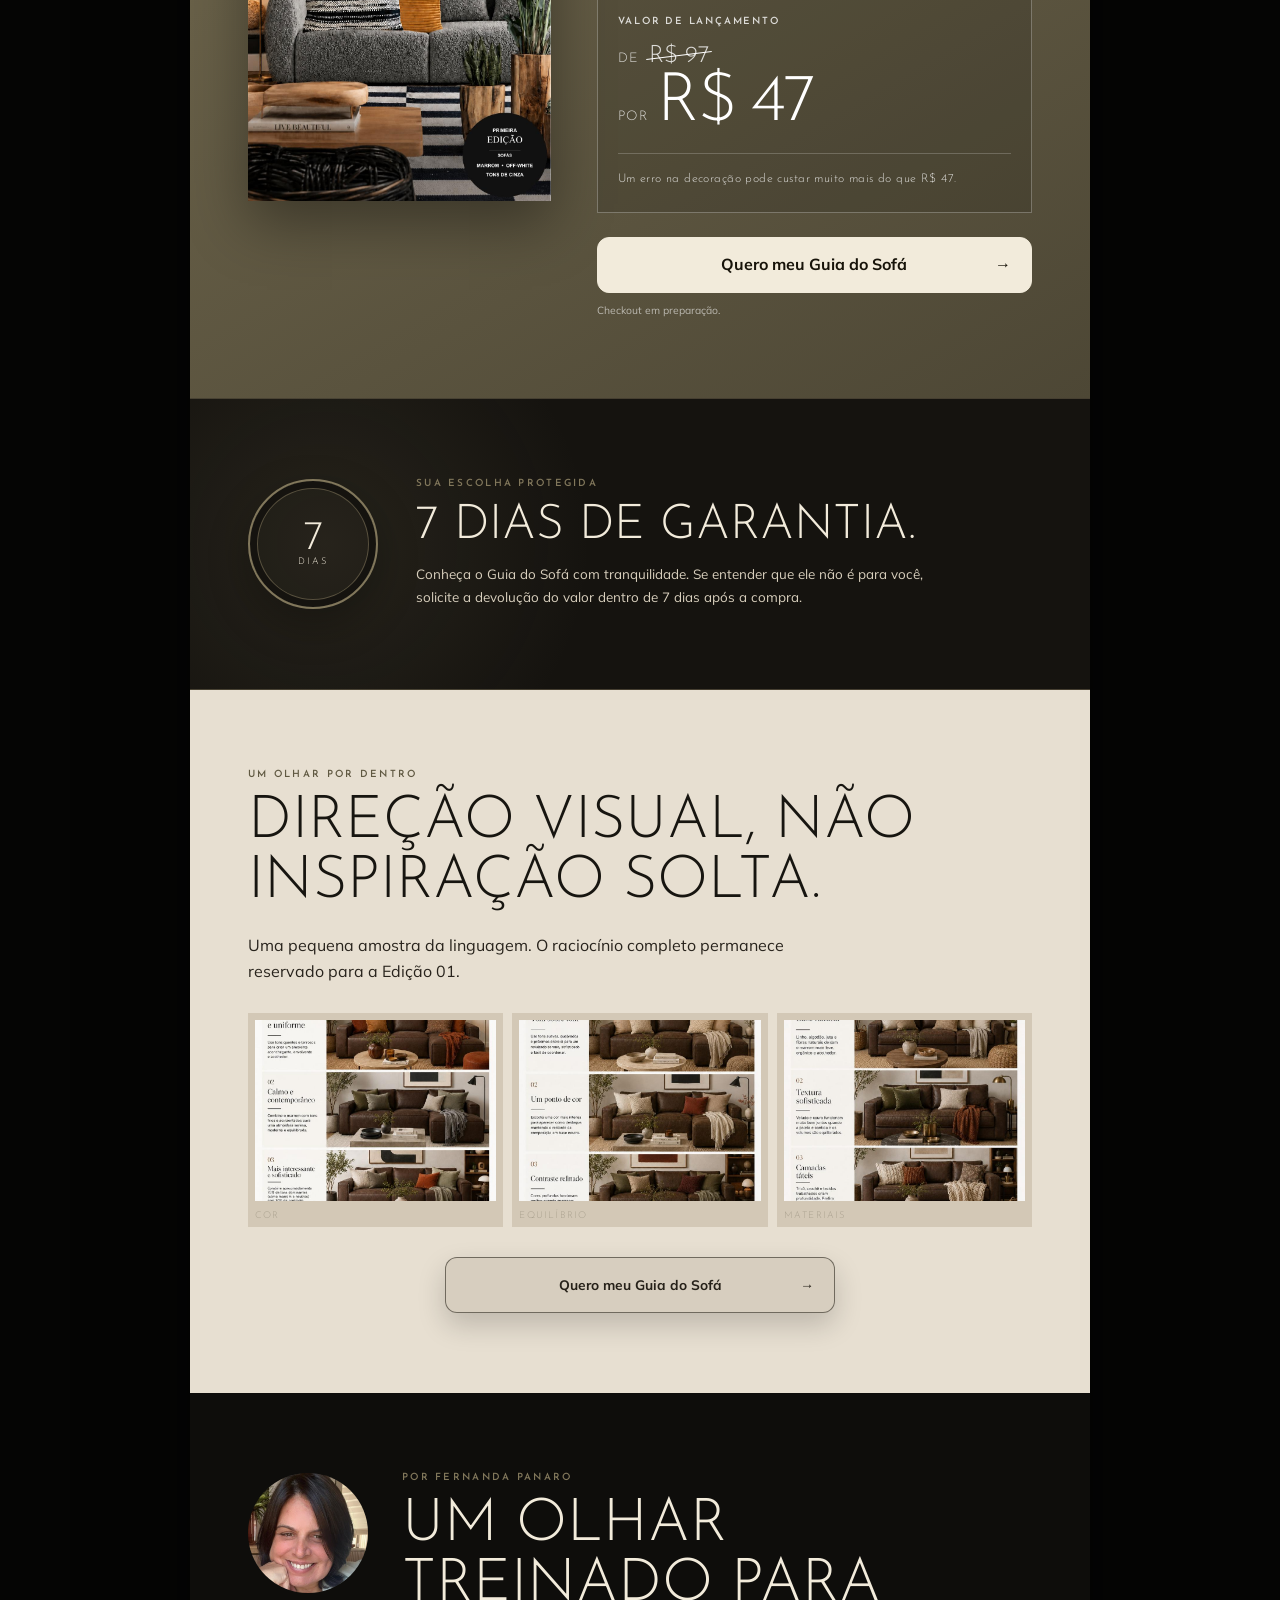
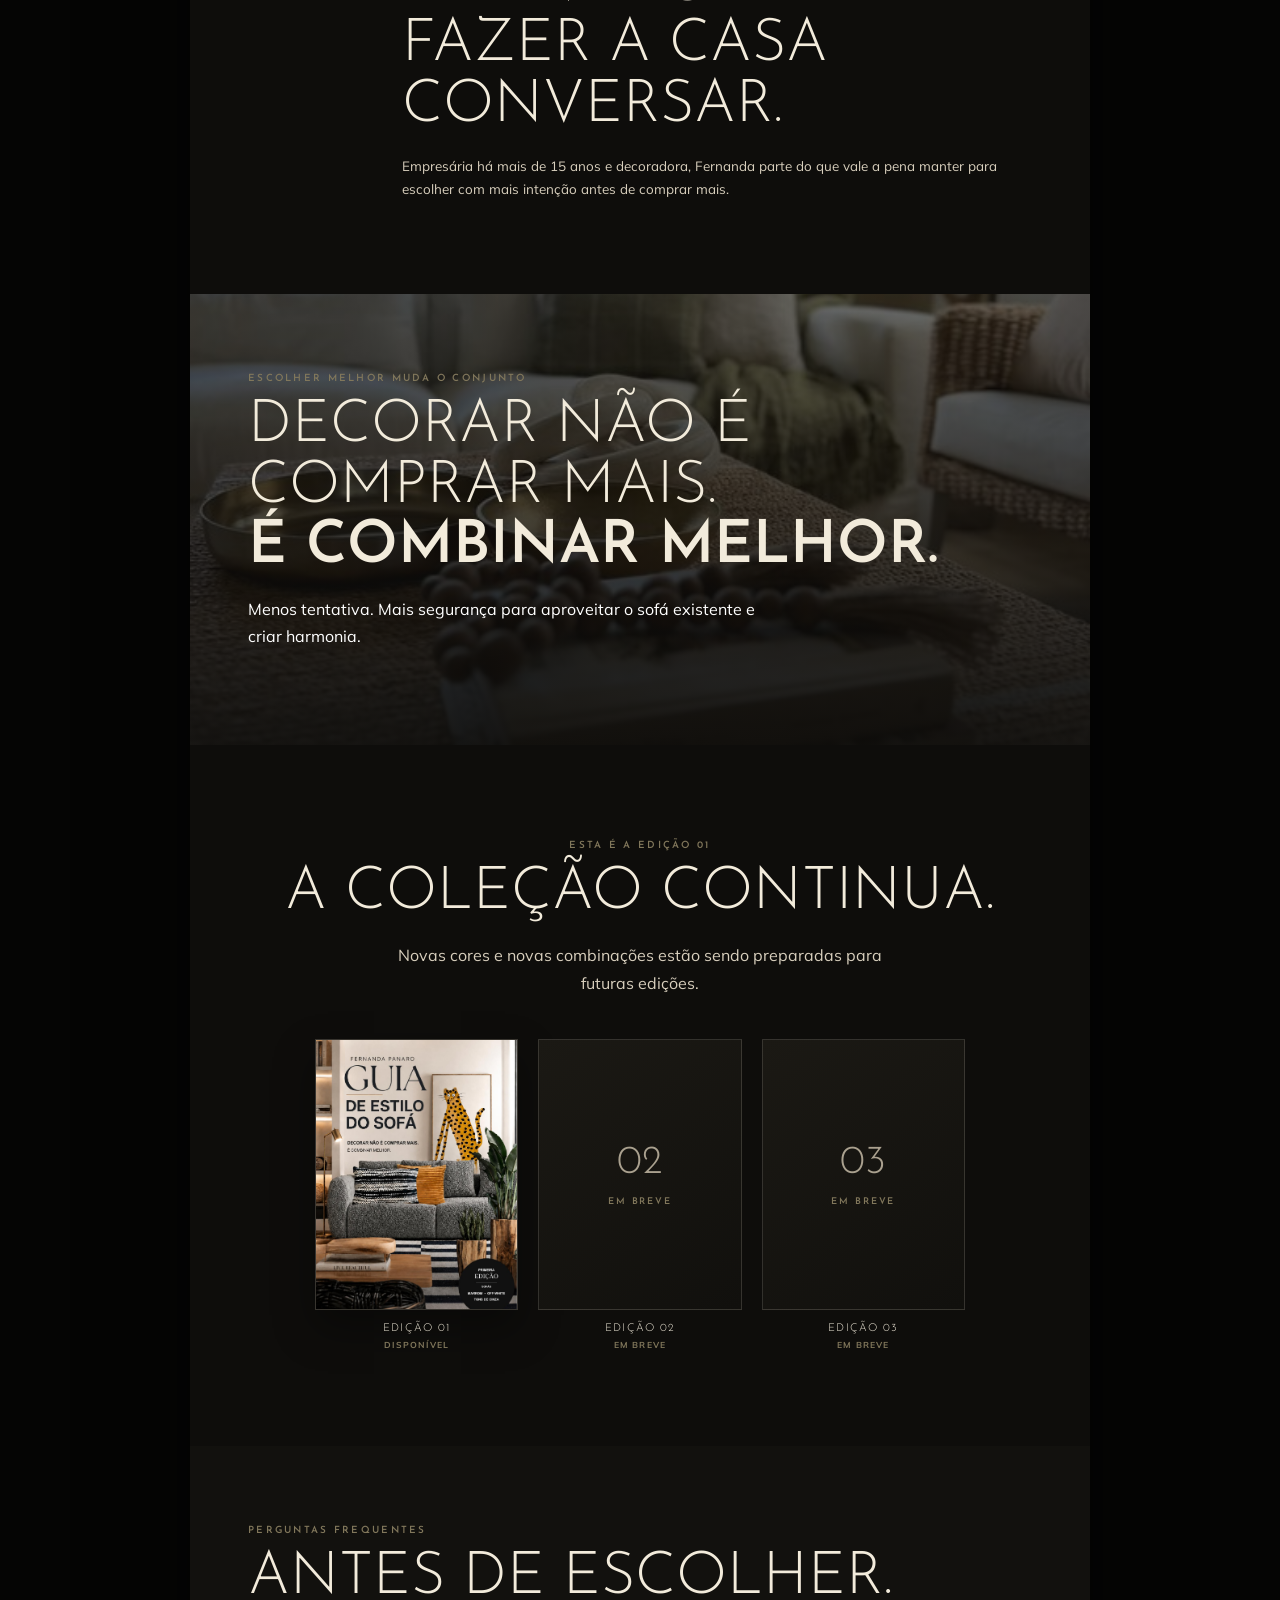
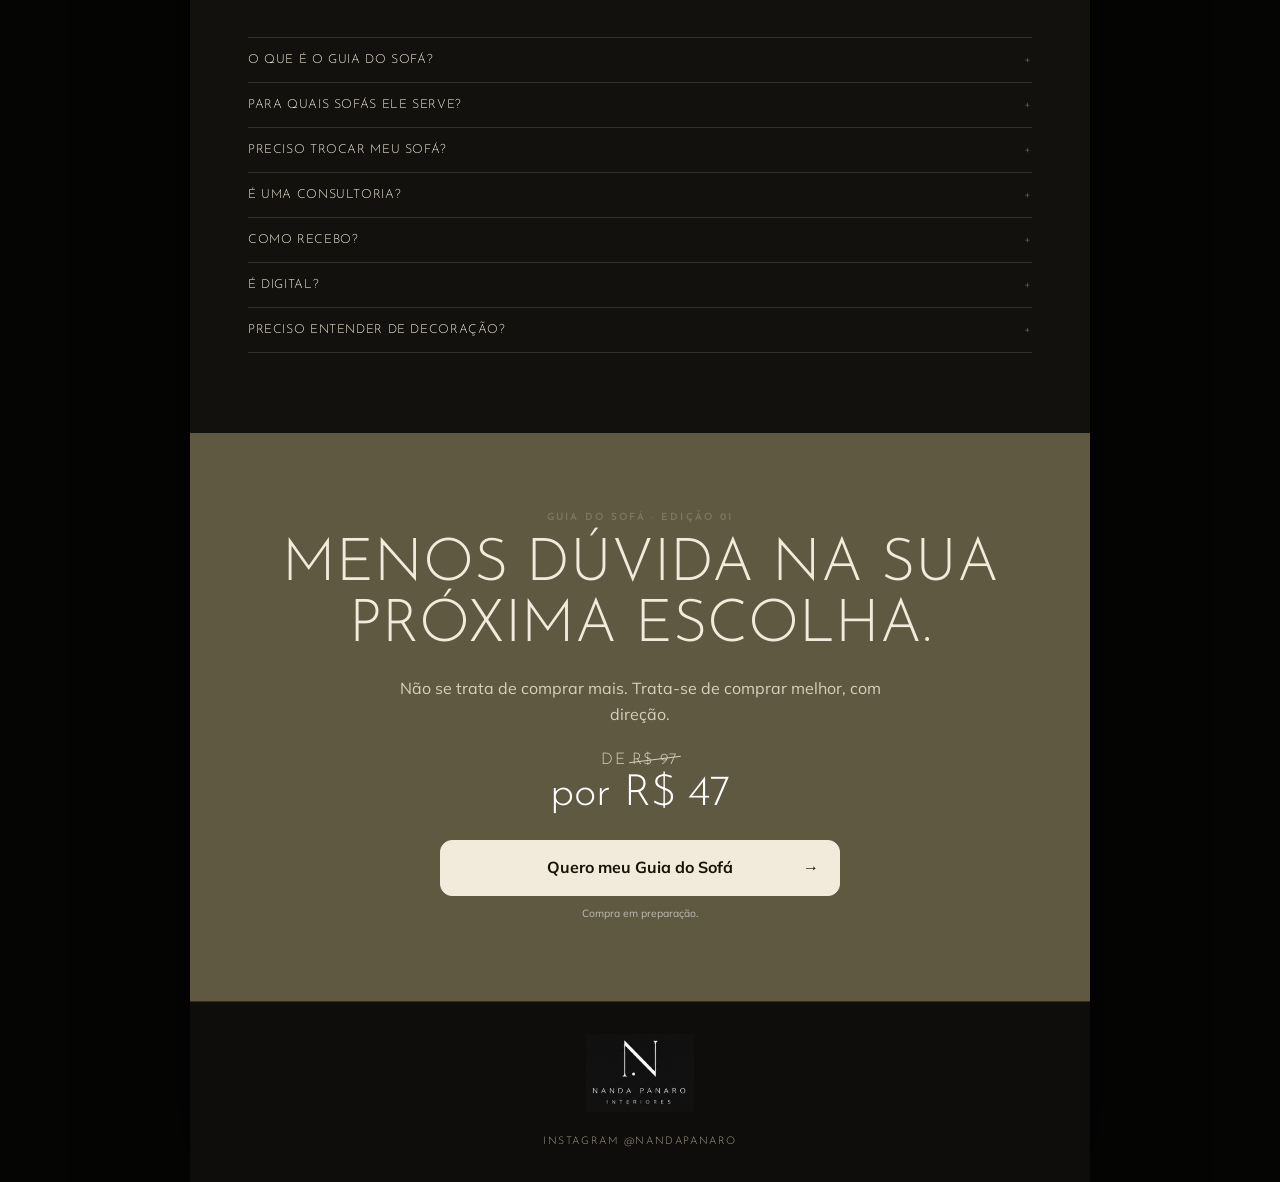
==== commit b1cd85c9: "Move garantia para junto da oferta" ====
--- a/index.html
+++ b/index.html
@@ -1,5 +1,5 @@
 <!doctype html>
-<html lang="pt-BR"><head><meta charset="utf-8"><meta name="viewport" content="width=device-width,initial-scale=1,viewport-fit=cover"><meta name="theme-color" content="#0e0d0b"><meta name="description" content="Guia visual para combinar sofás marrom, off-white e tons de cinza, por Fernanda Panaro."><title>Guia do Sofá | Edição 01 · Fernanda Panaro</title><link rel="preload" href="assets/fonts/josefinsans-normal-300-1.woff2" as="font" type="font/woff2" crossorigin><link rel="preload" href="assets/guia/capa.jpg" as="image"><link rel="stylesheet" href="styles-v2.css?v=hero-capa-simples-alinhada"></head>
+<html lang="pt-BR"><head><meta charset="utf-8"><meta name="viewport" content="width=device-width,initial-scale=1,viewport-fit=cover"><meta name="theme-color" content="#0e0d0b"><meta name="description" content="Guia visual para combinar sofás marrom, off-white e tons de cinza, por Fernanda Panaro."><title>Guia do Sofá | Edição 01 · Fernanda Panaro</title><link rel="icon" href="assets/nanda-panaro-logo-dark.jpg" type="image/jpeg"><link rel="preload" href="assets/fonts/josefinsans-normal-300-1.woff2" as="font" type="font/woff2" crossorigin><link rel="preload" href="assets/guia/capa.jpg" as="image"><link rel="stylesheet" href="styles-v2.css?v=hero-capa-simples-alinhada"></head>
 <body><div class="page" id="topo"><nav class="site-header"><a class="brand" href="#topo" aria-label="Nanda Panaro, início"><img src="assets/nanda-panaro-logo-dark.jpg" alt="Nanda Panaro Interiores"></a><a href="#oferta">Ver o guia</a></nav><main>
 
 <header class="hero block"><div class="hero-copy"><span class="eyebrow reveal">Guia do Sofá · Edição 01</span><h1 class="reveal">Descubra o que combina com o sofá que você já tem.</h1><p class="hero-sub reveal">Um guia visual para sofás marrom/café, off-white e tons de cinza.</p><p class="support reveal">Menos dúvida. Menos compra errada. Mais harmonia.</p><a class="button reveal" href="#oferta">Comprar o guia <b>→</b></a></div><div class="hero-visual hero-product reveal"><img class="hero-cover-clean" src="assets/guia/capa.jpg" alt="Capa do Guia do Sofá, Edição 01"></div></header>
@@ -13,6 +13,8 @@
 
 <section class="offer block" id="oferta"><div class="offer-cover reveal"><img src="assets/guia/capa.jpg" alt="Capa do Guia do Sofá, Edição 01" loading="lazy"></div><div class="offer-copy reveal"><span class="eyebrow">Guia do Sofá · Edição 01</span><h2>Comece pelo sofá que você já tem.</h2><p class="offer-meta">3 famílias de sofá · Produto digital em PDF</p><div class="price"><span>Valor de lançamento</span><div class="was"><small>De</small><del>R$ 97</del></div><div class="now"><small>por</small><strong>R$ 47</strong></div><p class="price-note">Um erro na decoração pode custar muito mais do que R$ 47.</p><small class="installments" data-installments hidden></small></div><button class="button offer-button js-checkout" type="button">Quero meu Guia do Sofá <b>→</b></button><p class="checkout-note" data-checkout-status aria-live="polite">Checkout em preparação.</p></div></section>
 
+<section class="guarantee block"><div class="guarantee-seal reveal" aria-hidden="true"><strong>7</strong><span>dias</span></div><div class="reveal"><span class="eyebrow">Sua escolha protegida</span><h2>7 dias de garantia.</h2><p>Conheça o Guia do Sofá com tranquilidade. Se entender que ele não é para você, solicite a devolução do valor dentro de 7 dias após a compra.</p></div></section>
+
 <section class="preview block"><div class="heading reveal"><span class="eyebrow">Um olhar por dentro</span><h2>Direção visual, não inspiração solta.</h2><p>Uma pequena amostra da linguagem. O raciocínio completo permanece reservado para a Edição 01.</p></div><div class="preview-grid"><figure class="wide reveal"><img src="assets/guia/detalhe-25.jpg" alt="Fragmento de página do guia" loading="lazy"><figcaption>Cor</figcaption></figure><figure class="reveal"><img src="assets/guia/detalhe-26.jpg" alt="Fragmento de página do guia" loading="lazy"><figcaption>Equilíbrio</figcaption></figure><figure class="reveal"><img src="assets/guia/detalhe-27.jpg" alt="Fragmento de página do guia" loading="lazy"><figcaption>Materiais</figcaption></figure></div><div class="preview-action reveal"><a class="button secondary" href="#oferta">Quero meu Guia do Sofá <b>→</b></a></div></section>
 
 <section class="author block"><img class="author-photo reveal" src="assets/original/original-04.jpg" alt="Fernanda Panaro" loading="lazy"><div class="reveal"><span class="eyebrow">Por Fernanda Panaro</span><h2>Um olhar treinado para fazer a casa conversar.</h2><p>Empresária há mais de 15 anos e decoradora, Fernanda parte do que vale a pena manter para escolher com mais intenção antes de comprar mais.</p></div></section>
@@ -23,8 +25,6 @@
 
 <section class="faq block"><span class="eyebrow reveal">Perguntas frequentes</span><h2 class="reveal">Antes de escolher.</h2><div class="faq-list"><details class="reveal"><summary>O que é o Guia do Sofá?</summary><p>Um guia visual para fazer escolhas mais seguras a partir do sofá que você já possui.</p></details><details class="reveal"><summary>Para quais sofás ele serve?</summary><p>Marrom ou café, off-white e diferentes tons de cinza.</p></details><details class="reveal"><summary>Preciso trocar meu sofá?</summary><p>Não. A proposta é combinar melhor a sala com o sofá existente.</p></details><details class="reveal"><summary>É uma consultoria?</summary><p>Não. É uma direção visual aplicável, sem análise individual ou projeto.</p></details><details class="reveal"><summary>Como recebo?</summary><p>O PDF será entregue digitalmente após a confirmação da compra.</p></details><details class="reveal"><summary>É digital?</summary><p>Sim. Não existe envio de produto físico.</p></details><details class="reveal"><summary>Preciso entender de decoração?</summary><p>Não. O conteúdo foi criado para ensinar mostrando.</p></details></div></section>
 
-<section class="guarantee block"><div class="guarantee-seal reveal" aria-hidden="true"><strong>7</strong><span>dias</span></div><div class="reveal"><span class="eyebrow">Sua escolha protegida</span><h2>7 dias de garantia.</h2><p>Conheça o Guia do Sofá com tranquilidade. Se entender que ele não é para você, solicite a devolução do valor dentro de 7 dias após a compra.</p></div></section>
-
 <section class="final block"><span class="eyebrow reveal">Guia do Sofá · Edição 01</span><h2 class="reveal">Menos dúvida na sua próxima escolha.</h2><p class="final-copy reveal">Não se trata de comprar mais. Trata-se de comprar melhor, com direção.</p><div class="final-price reveal"><span>De <del>R$ 97</del></span><strong>por R$ 47</strong></div><button class="button js-checkout reveal" type="button">Quero meu Guia do Sofá <b>→</b></button><p data-checkout-status class="checkout-note" aria-live="polite">Compra em preparação.</p></section>
 
 </main><footer><img src="assets/nanda-panaro-logo-dark.jpg" alt="Nanda Panaro Interiores"><a href="https://www.instagram.com/nandapanaro/" target="_blank" rel="noopener">Instagram @nandapanaro</a></footer></div><div class="mobile-buy" aria-hidden="true"><strong>R$ 47</strong><button class="js-checkout" type="button">Quero meu guia</button></div><script src="app.js?v=landing-v2-benchmark-final"></script></body></html>
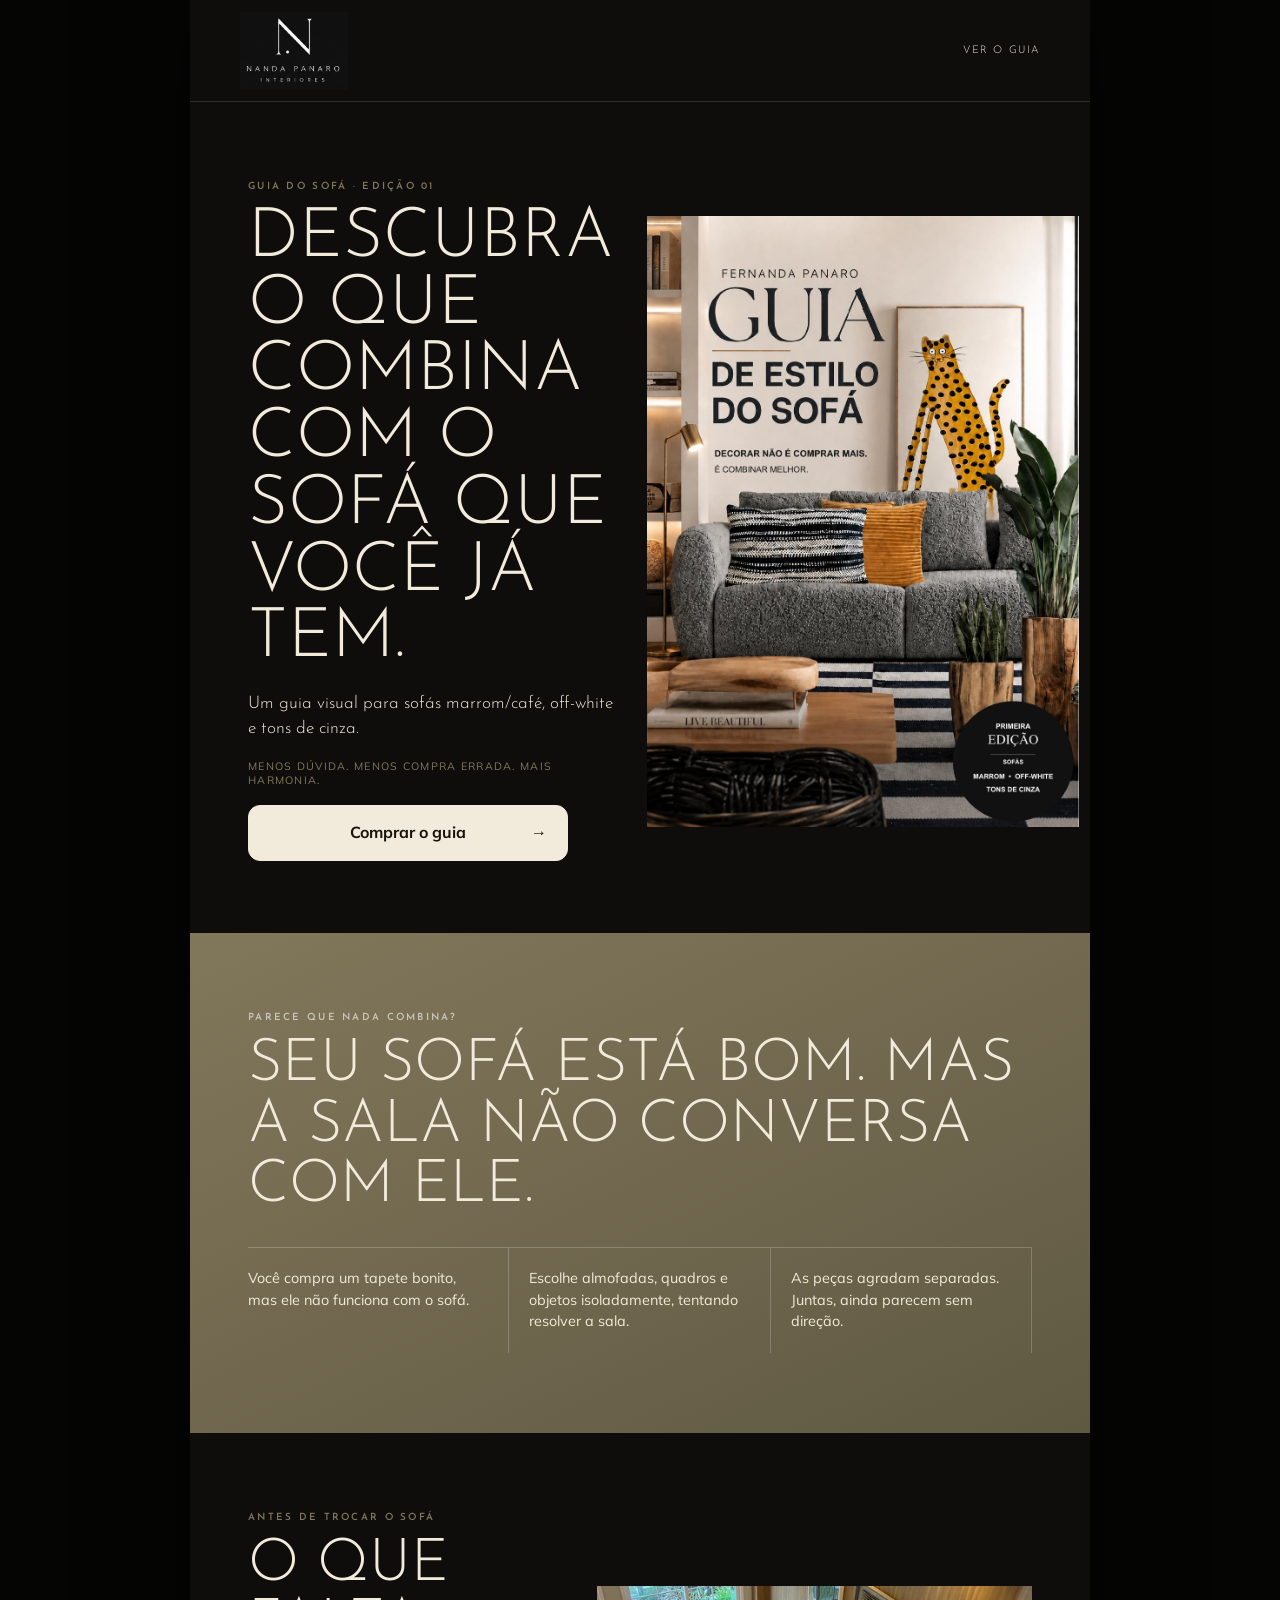
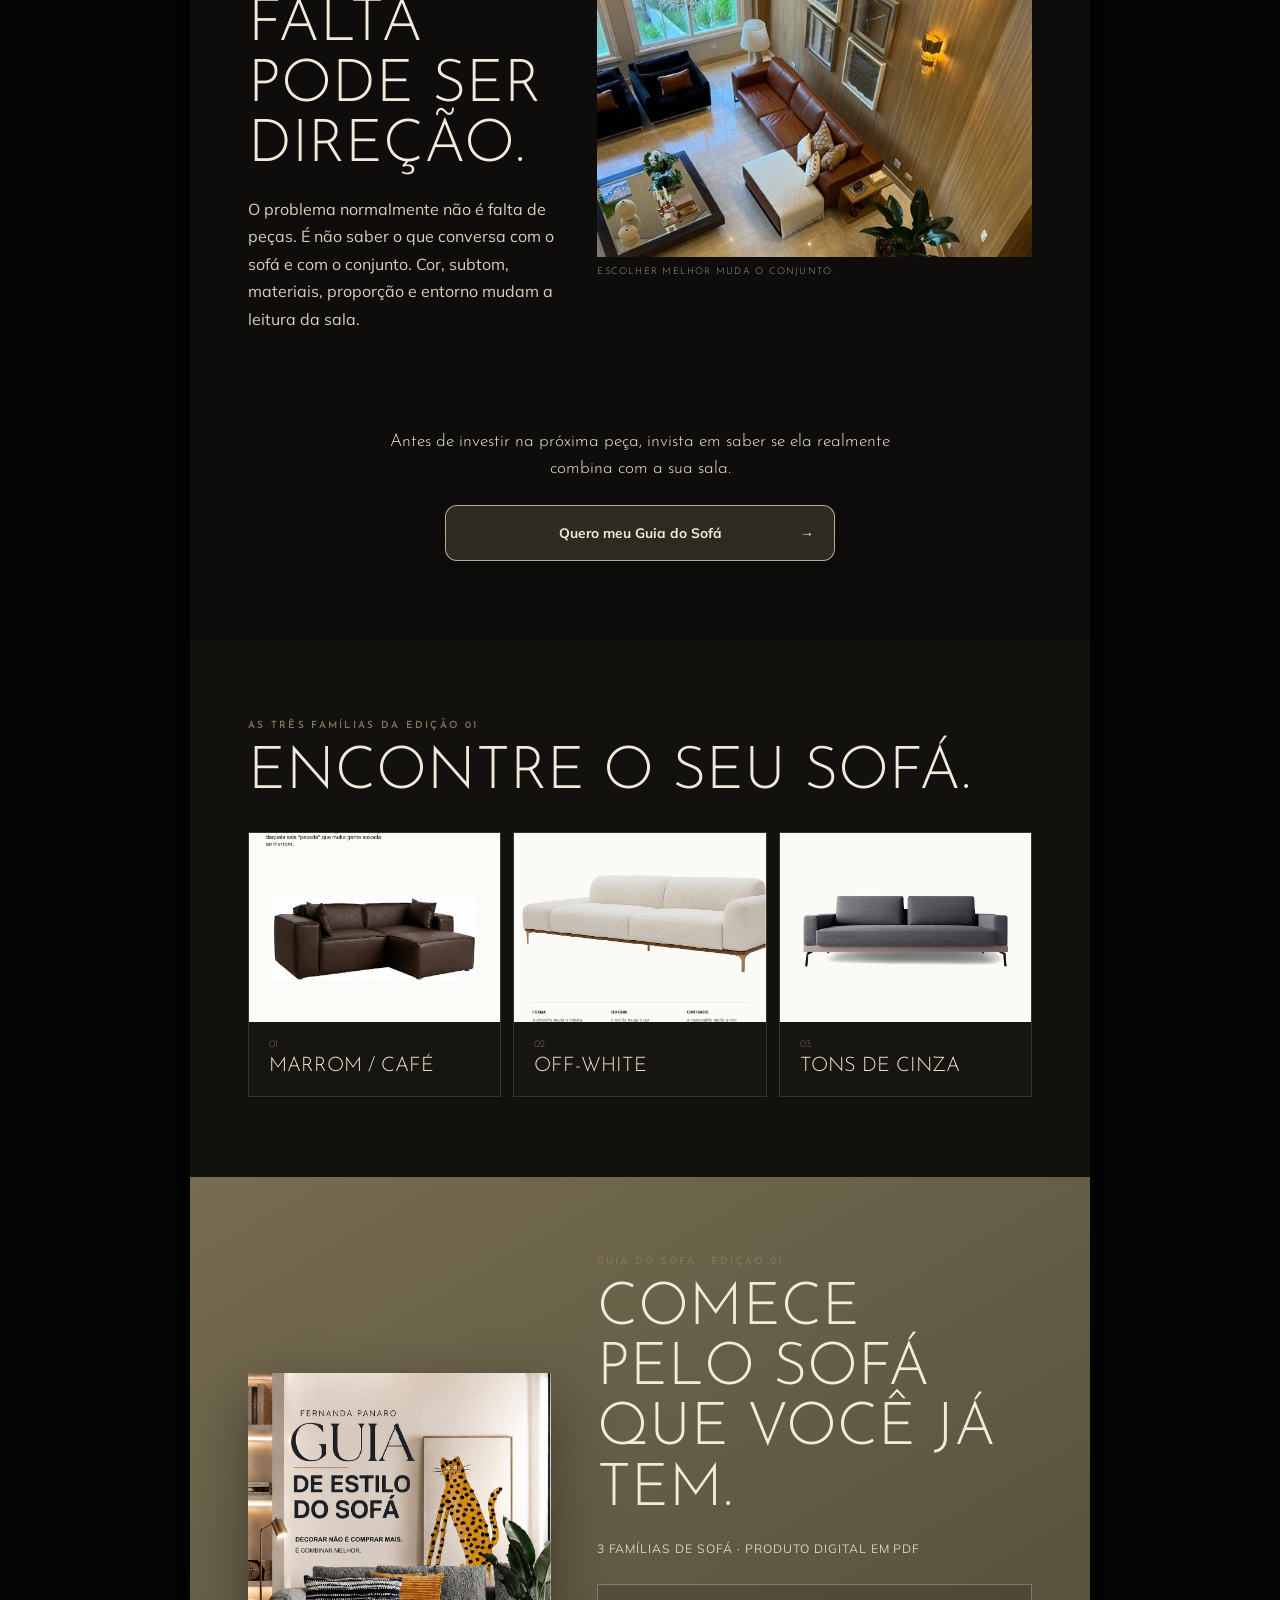
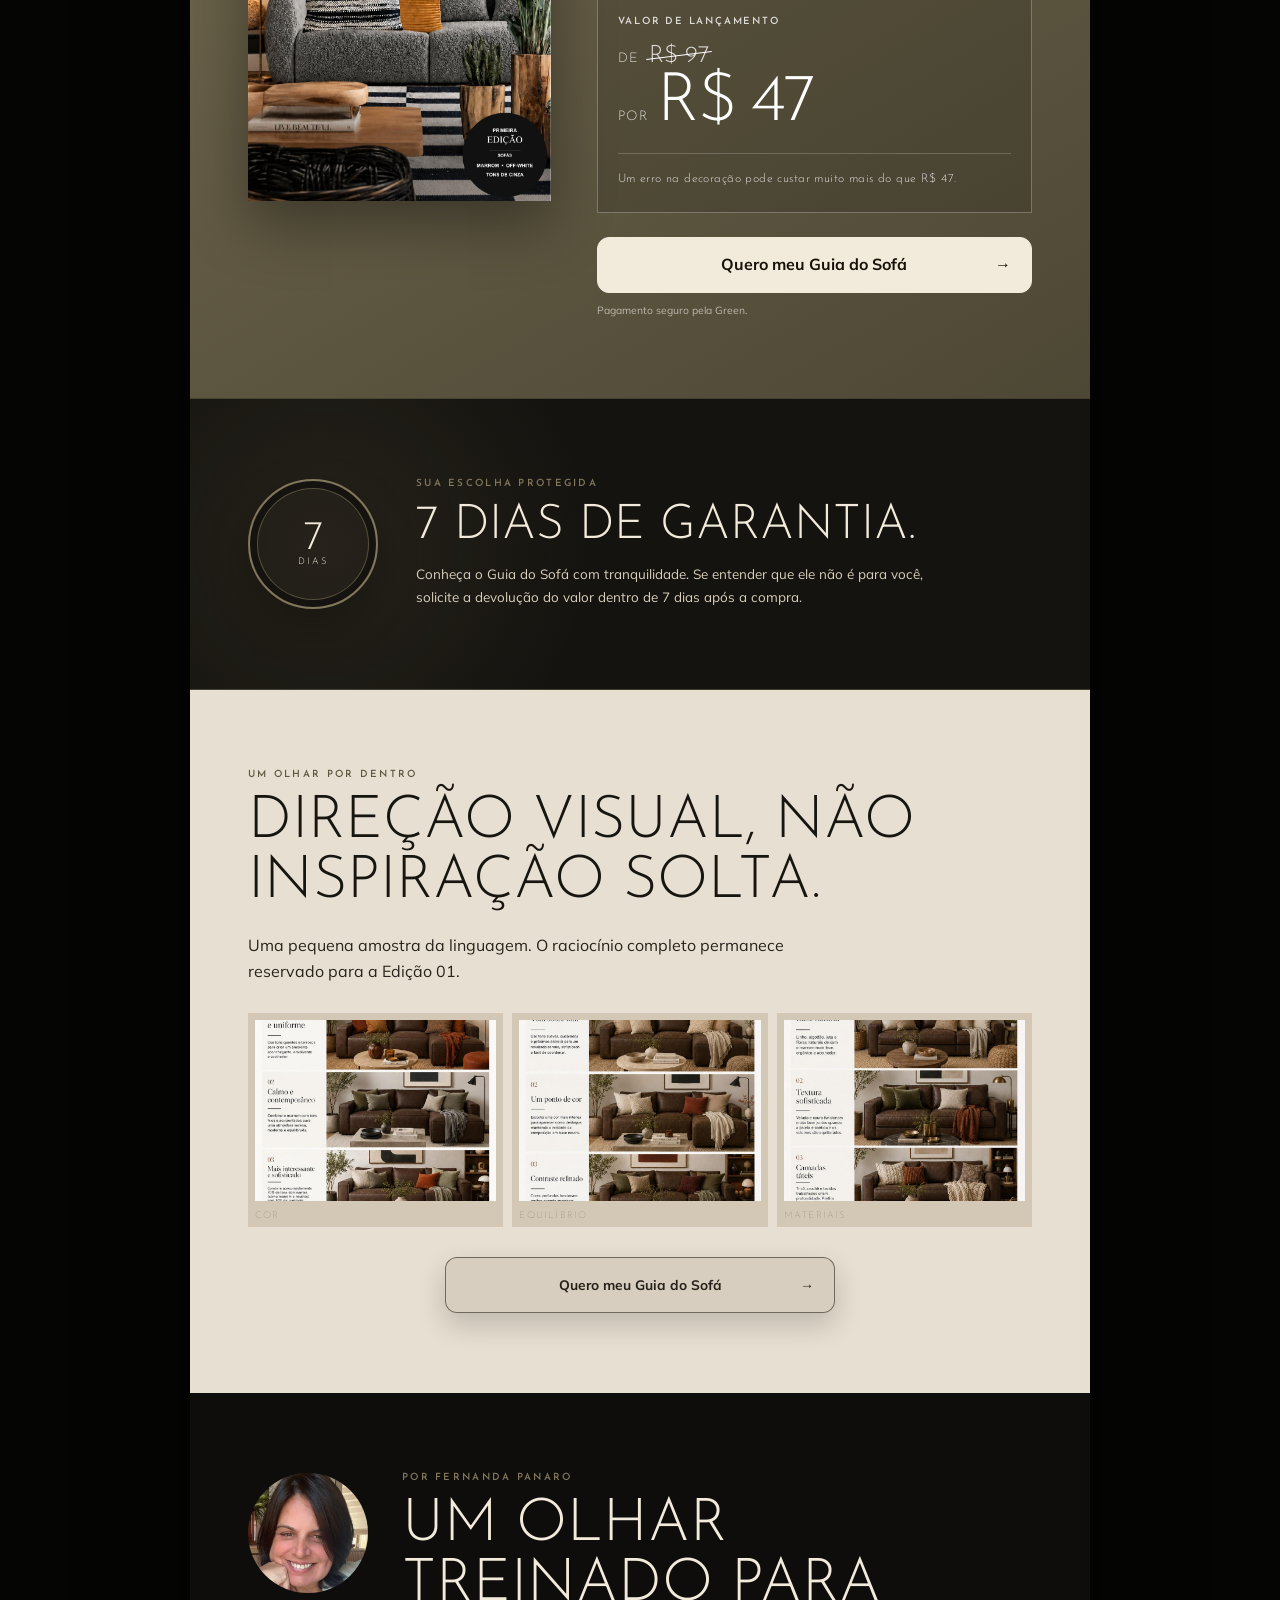
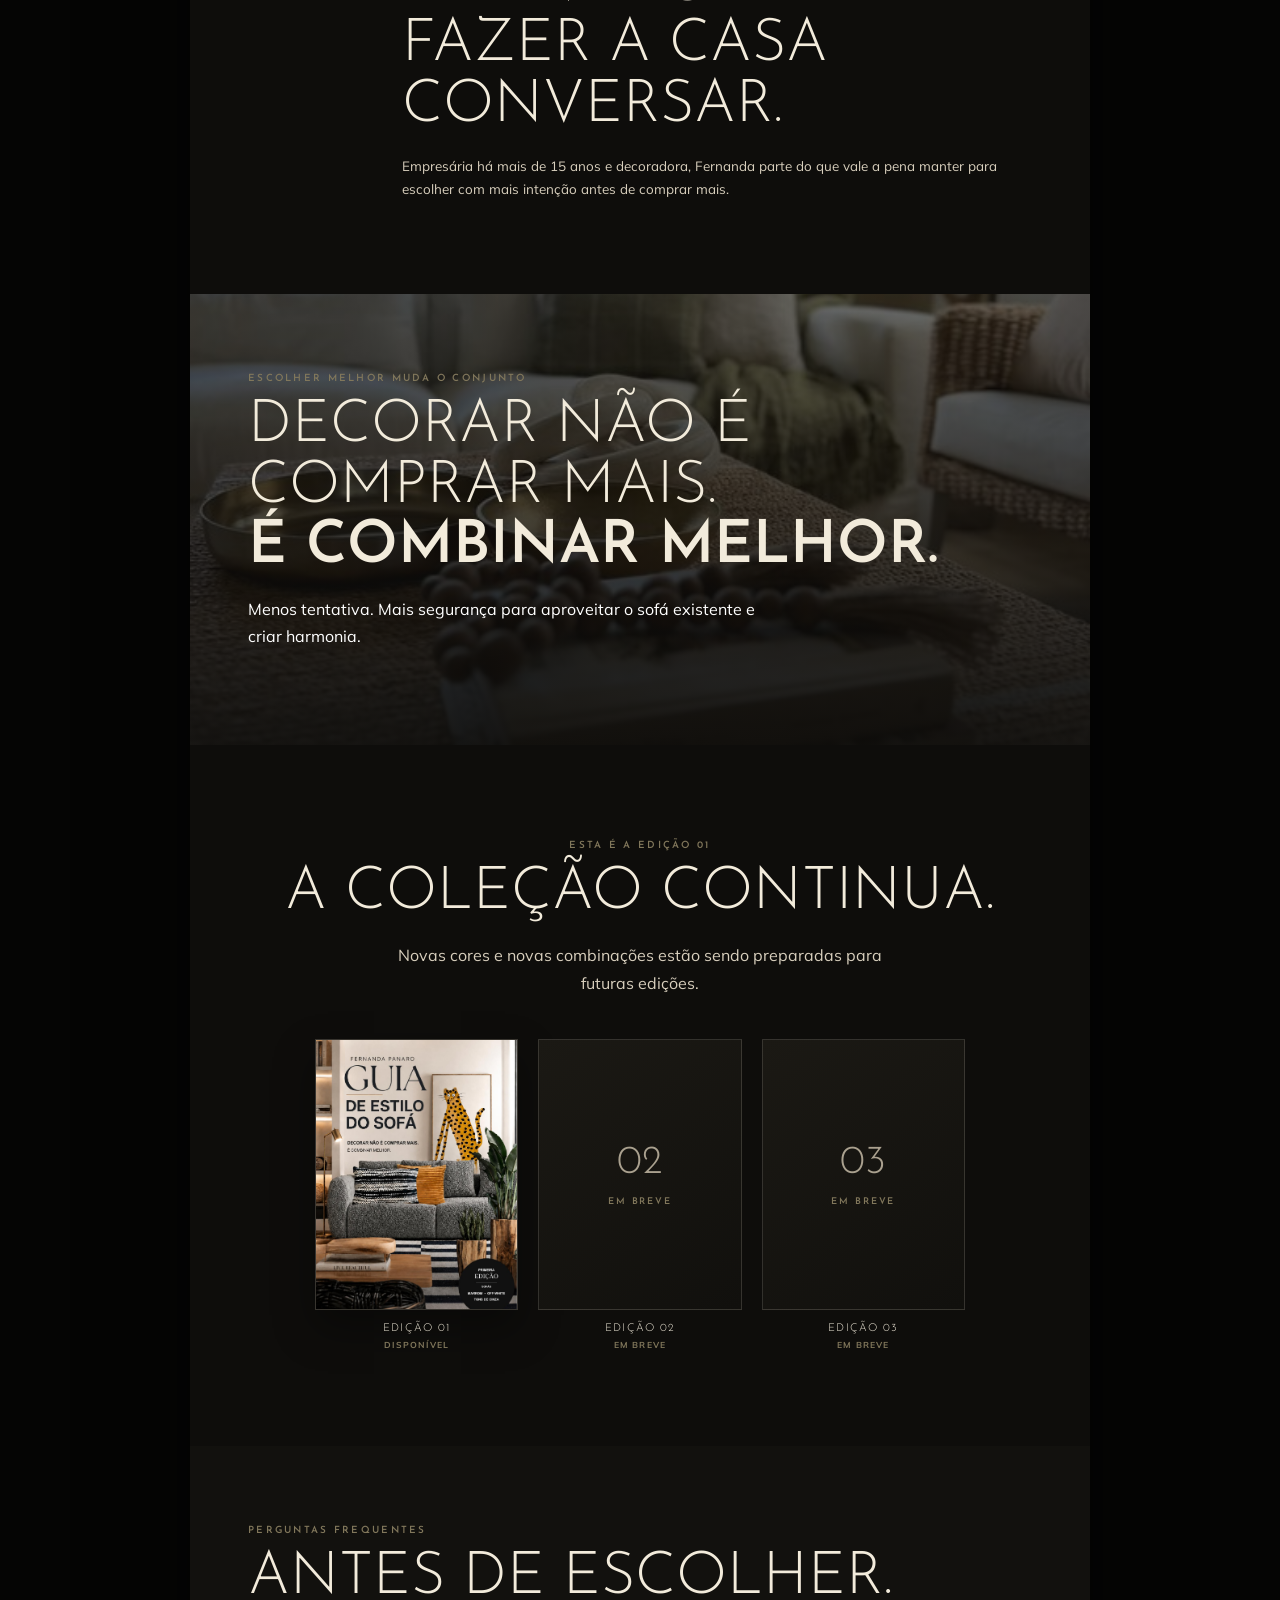
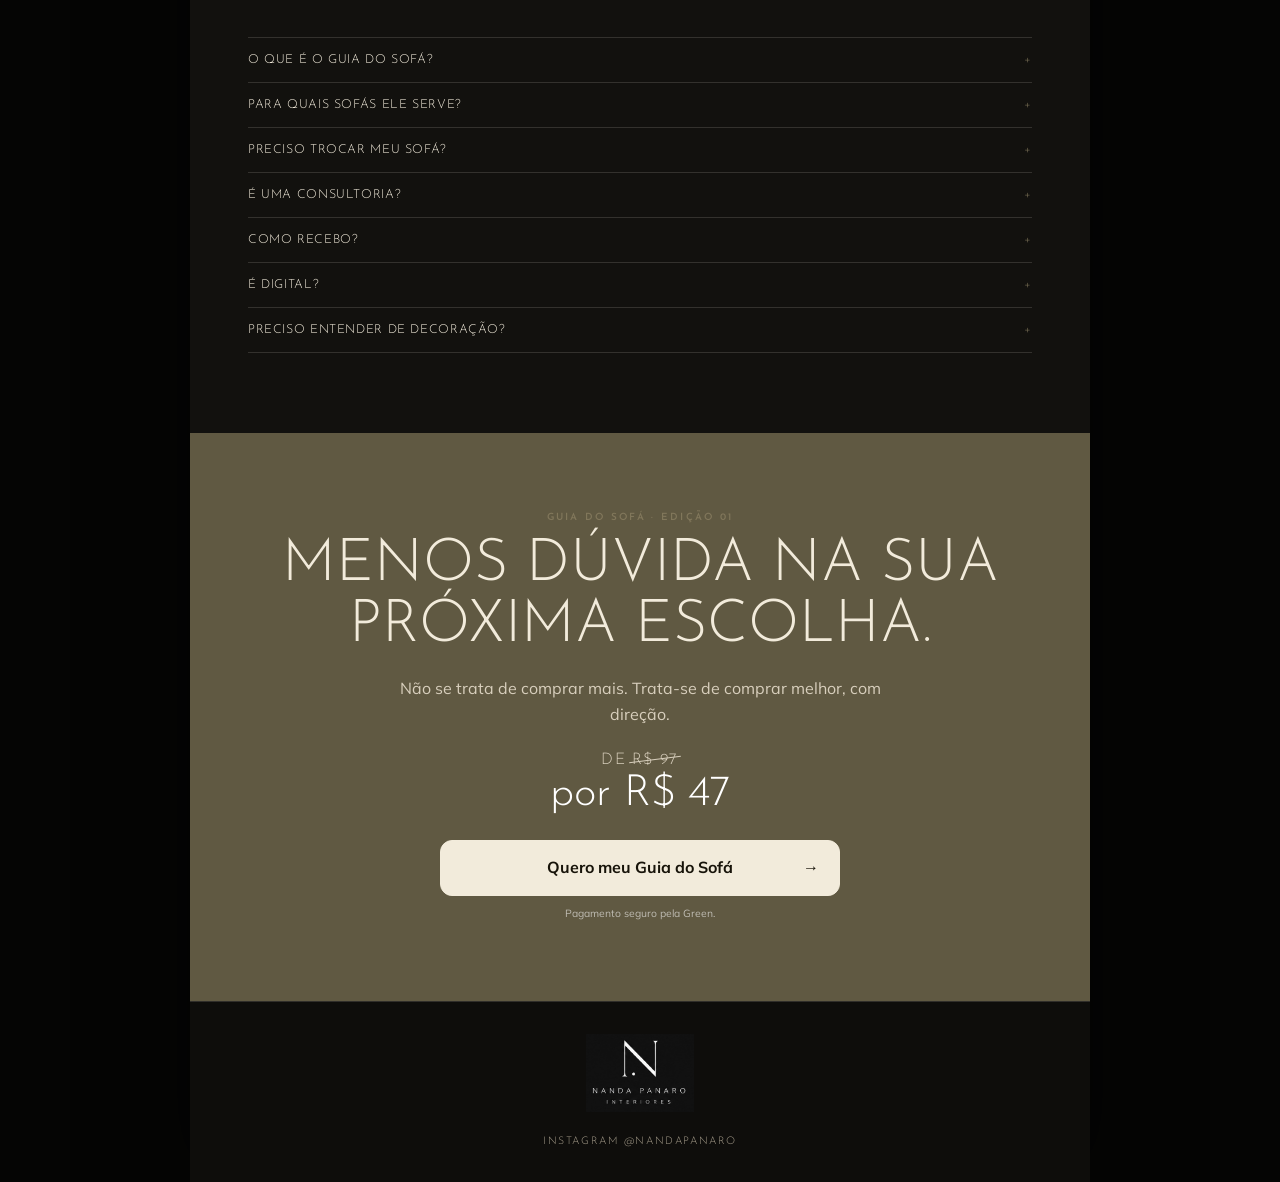
==== commit 69c96c90: "Conecta landing ao checkout personalizado da Greenn" ====
--- a/index.html
+++ b/index.html
@@ -2,20 +2,20 @@
 <html lang="pt-BR"><head><meta charset="utf-8"><meta name="viewport" content="width=device-width,initial-scale=1,viewport-fit=cover"><meta name="theme-color" content="#0e0d0b"><meta name="description" content="Guia visual para combinar sofás marrom, off-white e tons de cinza, por Fernanda Panaro."><title>Guia do Sofá | Edição 01 · Fernanda Panaro</title><link rel="icon" href="assets/nanda-panaro-logo-dark.jpg" type="image/jpeg"><link rel="preload" href="assets/fonts/josefinsans-normal-300-1.woff2" as="font" type="font/woff2" crossorigin><link rel="preload" href="assets/guia/capa.jpg" as="image"><link rel="stylesheet" href="styles-v2.css?v=hero-capa-simples-alinhada"></head>
 <body><div class="page" id="topo"><nav class="site-header"><a class="brand" href="#topo" aria-label="Nanda Panaro, início"><img src="assets/nanda-panaro-logo-dark.jpg" alt="Nanda Panaro Interiores"></a><a href="#oferta">Ver o guia</a></nav><main>
 
-<header class="hero block"><div class="hero-copy"><span class="eyebrow reveal">Guia do Sofá · Edição 01</span><h1 class="reveal">Descubra o que combina com o sofá que você já tem.</h1><p class="hero-sub reveal">Um guia visual para sofás marrom/café, off-white e tons de cinza.</p><p class="support reveal">Menos dúvida. Menos compra errada. Mais harmonia.</p><a class="button reveal" href="#oferta">Comprar o guia <b>→</b></a></div><div class="hero-visual hero-product reveal"><img class="hero-cover-clean" src="assets/guia/capa.jpg" alt="Capa do Guia do Sofá, Edição 01"></div></header>
+<header class="hero block"><div class="hero-copy"><span class="eyebrow reveal">Guia do Sofá · Edição 01</span><h1 class="reveal">Descubra o que combina com o sofá que você já tem.</h1><p class="hero-sub reveal">Um guia visual para sofás marrom/café, off-white e tons de cinza.</p><p class="support reveal">Menos dúvida. Menos compra errada. Mais harmonia.</p><a class="button reveal js-checkout" href="https://payfast.greenn.com.br/97w8uhr?ch_id=142923">Comprar o guia <b>→</b></a></div><div class="hero-visual hero-product reveal"><img class="hero-cover-clean" src="assets/guia/capa.jpg" alt="Capa do Guia do Sofá, Edição 01"></div></header>
 
 <section class="pain block"><span class="eyebrow reveal">Parece que nada combina?</span><h2 class="reveal">Seu sofá está bom. Mas a sala não conversa com ele.</h2><div class="pain-grid reveal"><p>Você compra um tapete bonito, mas ele não funciona com o sofá.</p><p>Escolhe almofadas, quadros e objetos isoladamente, tentando resolver a sala.</p><p>As peças agradam separadas. Juntas, ainda parecem sem direção.</p></div></section>
 
 <section class="mechanism block"><div><span class="eyebrow reveal">Antes de trocar o sofá</span><h2 class="reveal">O que falta pode ser direção.</h2><p class="reveal">O problema normalmente não é falta de peças. É não saber o que conversa com o sofá e com o conjunto. Cor, subtom, materiais, proporção e entorno mudam a leitura da sala.</p></div><figure class="reveal"><img src="assets/original/original-06.jpg" alt="Sala autoral com sofá em couro e composição sofisticada" loading="lazy"><figcaption>Escolher melhor muda o conjunto.</figcaption></figure></section>
-<div class="mid-cta"><p class="reveal">Antes de investir na próxima peça, invista em saber se ela realmente combina com a sua sala.</p><a class="button secondary reveal" href="#oferta">Quero meu Guia do Sofá <b>→</b></a></div>
+<div class="mid-cta"><p class="reveal">Antes de investir na próxima peça, invista em saber se ela realmente combina com a sua sala.</p><a class="button secondary reveal js-checkout" href="https://payfast.greenn.com.br/97w8uhr?ch_id=142923">Quero meu Guia do Sofá <b>→</b></a></div>
 
 <section class="families block"><div class="heading reveal"><span class="eyebrow">As três famílias da Edição 01</span><h2>Encontre o seu sofá.</h2></div><div class="family-grid"><article class="reveal"><div class="family-img"><img src="assets/guia/marrom.jpg" alt="Recorte do capítulo marrom ou café" loading="lazy"></div><span>01</span><h3>Marrom / Café</h3></article><article class="reveal"><div class="family-img"><img src="assets/guia/offwhite.jpg" alt="Recorte do capítulo off-white" loading="lazy"></div><span>02</span><h3>Off-white</h3></article><article class="reveal"><div class="family-img"><img src="assets/guia/cinza.jpg" alt="Recorte do capítulo tons de cinza" loading="lazy"></div><span>03</span><h3>Tons de cinza</h3></article></div></section>
 
-<section class="offer block" id="oferta"><div class="offer-cover reveal"><img src="assets/guia/capa.jpg" alt="Capa do Guia do Sofá, Edição 01" loading="lazy"></div><div class="offer-copy reveal"><span class="eyebrow">Guia do Sofá · Edição 01</span><h2>Comece pelo sofá que você já tem.</h2><p class="offer-meta">3 famílias de sofá · Produto digital em PDF</p><div class="price"><span>Valor de lançamento</span><div class="was"><small>De</small><del>R$ 97</del></div><div class="now"><small>por</small><strong>R$ 47</strong></div><p class="price-note">Um erro na decoração pode custar muito mais do que R$ 47.</p><small class="installments" data-installments hidden></small></div><button class="button offer-button js-checkout" type="button">Quero meu Guia do Sofá <b>→</b></button><p class="checkout-note" data-checkout-status aria-live="polite">Checkout em preparação.</p></div></section>
+<section class="offer block" id="oferta"><div class="offer-cover reveal"><img src="assets/guia/capa.jpg" alt="Capa do Guia do Sofá, Edição 01" loading="lazy"></div><div class="offer-copy reveal"><span class="eyebrow">Guia do Sofá · Edição 01</span><h2>Comece pelo sofá que você já tem.</h2><p class="offer-meta">3 famílias de sofá · Produto digital em PDF</p><div class="price"><span>Valor de lançamento</span><div class="was"><small>De</small><del>R$ 97</del></div><div class="now"><small>por</small><strong>R$ 47</strong></div><p class="price-note">Um erro na decoração pode custar muito mais do que R$ 47.</p><small class="installments" data-installments hidden></small></div><button class="button offer-button js-checkout" type="button">Quero meu Guia do Sofá <b>→</b></button><p class="checkout-note" data-checkout-status aria-live="polite">Pagamento seguro pela Green.</p></div></section>
 
 <section class="guarantee block"><div class="guarantee-seal reveal" aria-hidden="true"><strong>7</strong><span>dias</span></div><div class="reveal"><span class="eyebrow">Sua escolha protegida</span><h2>7 dias de garantia.</h2><p>Conheça o Guia do Sofá com tranquilidade. Se entender que ele não é para você, solicite a devolução do valor dentro de 7 dias após a compra.</p></div></section>
 
-<section class="preview block"><div class="heading reveal"><span class="eyebrow">Um olhar por dentro</span><h2>Direção visual, não inspiração solta.</h2><p>Uma pequena amostra da linguagem. O raciocínio completo permanece reservado para a Edição 01.</p></div><div class="preview-grid"><figure class="wide reveal"><img src="assets/guia/detalhe-25.jpg" alt="Fragmento de página do guia" loading="lazy"><figcaption>Cor</figcaption></figure><figure class="reveal"><img src="assets/guia/detalhe-26.jpg" alt="Fragmento de página do guia" loading="lazy"><figcaption>Equilíbrio</figcaption></figure><figure class="reveal"><img src="assets/guia/detalhe-27.jpg" alt="Fragmento de página do guia" loading="lazy"><figcaption>Materiais</figcaption></figure></div><div class="preview-action reveal"><a class="button secondary" href="#oferta">Quero meu Guia do Sofá <b>→</b></a></div></section>
+<section class="preview block"><div class="heading reveal"><span class="eyebrow">Um olhar por dentro</span><h2>Direção visual, não inspiração solta.</h2><p>Uma pequena amostra da linguagem. O raciocínio completo permanece reservado para a Edição 01.</p></div><div class="preview-grid"><figure class="wide reveal"><img src="assets/guia/detalhe-25.jpg" alt="Fragmento de página do guia" loading="lazy"><figcaption>Cor</figcaption></figure><figure class="reveal"><img src="assets/guia/detalhe-26.jpg" alt="Fragmento de página do guia" loading="lazy"><figcaption>Equilíbrio</figcaption></figure><figure class="reveal"><img src="assets/guia/detalhe-27.jpg" alt="Fragmento de página do guia" loading="lazy"><figcaption>Materiais</figcaption></figure></div><div class="preview-action reveal"><a class="button secondary js-checkout" href="https://payfast.greenn.com.br/97w8uhr?ch_id=142923">Quero meu Guia do Sofá <b>→</b></a></div></section>
 
 <section class="author block"><img class="author-photo reveal" src="assets/original/original-04.jpg" alt="Fernanda Panaro" loading="lazy"><div class="reveal"><span class="eyebrow">Por Fernanda Panaro</span><h2>Um olhar treinado para fazer a casa conversar.</h2><p>Empresária há mais de 15 anos e decoradora, Fernanda parte do que vale a pena manter para escolher com mais intenção antes de comprar mais.</p></div></section>
 
@@ -25,6 +25,6 @@
 
 <section class="faq block"><span class="eyebrow reveal">Perguntas frequentes</span><h2 class="reveal">Antes de escolher.</h2><div class="faq-list"><details class="reveal"><summary>O que é o Guia do Sofá?</summary><p>Um guia visual para fazer escolhas mais seguras a partir do sofá que você já possui.</p></details><details class="reveal"><summary>Para quais sofás ele serve?</summary><p>Marrom ou café, off-white e diferentes tons de cinza.</p></details><details class="reveal"><summary>Preciso trocar meu sofá?</summary><p>Não. A proposta é combinar melhor a sala com o sofá existente.</p></details><details class="reveal"><summary>É uma consultoria?</summary><p>Não. É uma direção visual aplicável, sem análise individual ou projeto.</p></details><details class="reveal"><summary>Como recebo?</summary><p>O PDF será entregue digitalmente após a confirmação da compra.</p></details><details class="reveal"><summary>É digital?</summary><p>Sim. Não existe envio de produto físico.</p></details><details class="reveal"><summary>Preciso entender de decoração?</summary><p>Não. O conteúdo foi criado para ensinar mostrando.</p></details></div></section>
 
-<section class="final block"><span class="eyebrow reveal">Guia do Sofá · Edição 01</span><h2 class="reveal">Menos dúvida na sua próxima escolha.</h2><p class="final-copy reveal">Não se trata de comprar mais. Trata-se de comprar melhor, com direção.</p><div class="final-price reveal"><span>De <del>R$ 97</del></span><strong>por R$ 47</strong></div><button class="button js-checkout reveal" type="button">Quero meu Guia do Sofá <b>→</b></button><p data-checkout-status class="checkout-note" aria-live="polite">Compra em preparação.</p></section>
+<section class="final block"><span class="eyebrow reveal">Guia do Sofá · Edição 01</span><h2 class="reveal">Menos dúvida na sua próxima escolha.</h2><p class="final-copy reveal">Não se trata de comprar mais. Trata-se de comprar melhor, com direção.</p><div class="final-price reveal"><span>De <del>R$ 97</del></span><strong>por R$ 47</strong></div><button class="button js-checkout reveal" type="button">Quero meu Guia do Sofá <b>→</b></button><p data-checkout-status class="checkout-note" aria-live="polite">Pagamento seguro pela Green.</p></section>
 
 </main><footer><img src="assets/nanda-panaro-logo-dark.jpg" alt="Nanda Panaro Interiores"><a href="https://www.instagram.com/nandapanaro/" target="_blank" rel="noopener">Instagram @nandapanaro</a></footer></div><div class="mobile-buy" aria-hidden="true"><strong>R$ 47</strong><button class="js-checkout" type="button">Quero meu guia</button></div><script src="app.js?v=landing-v2-benchmark-final"></script></body></html>
